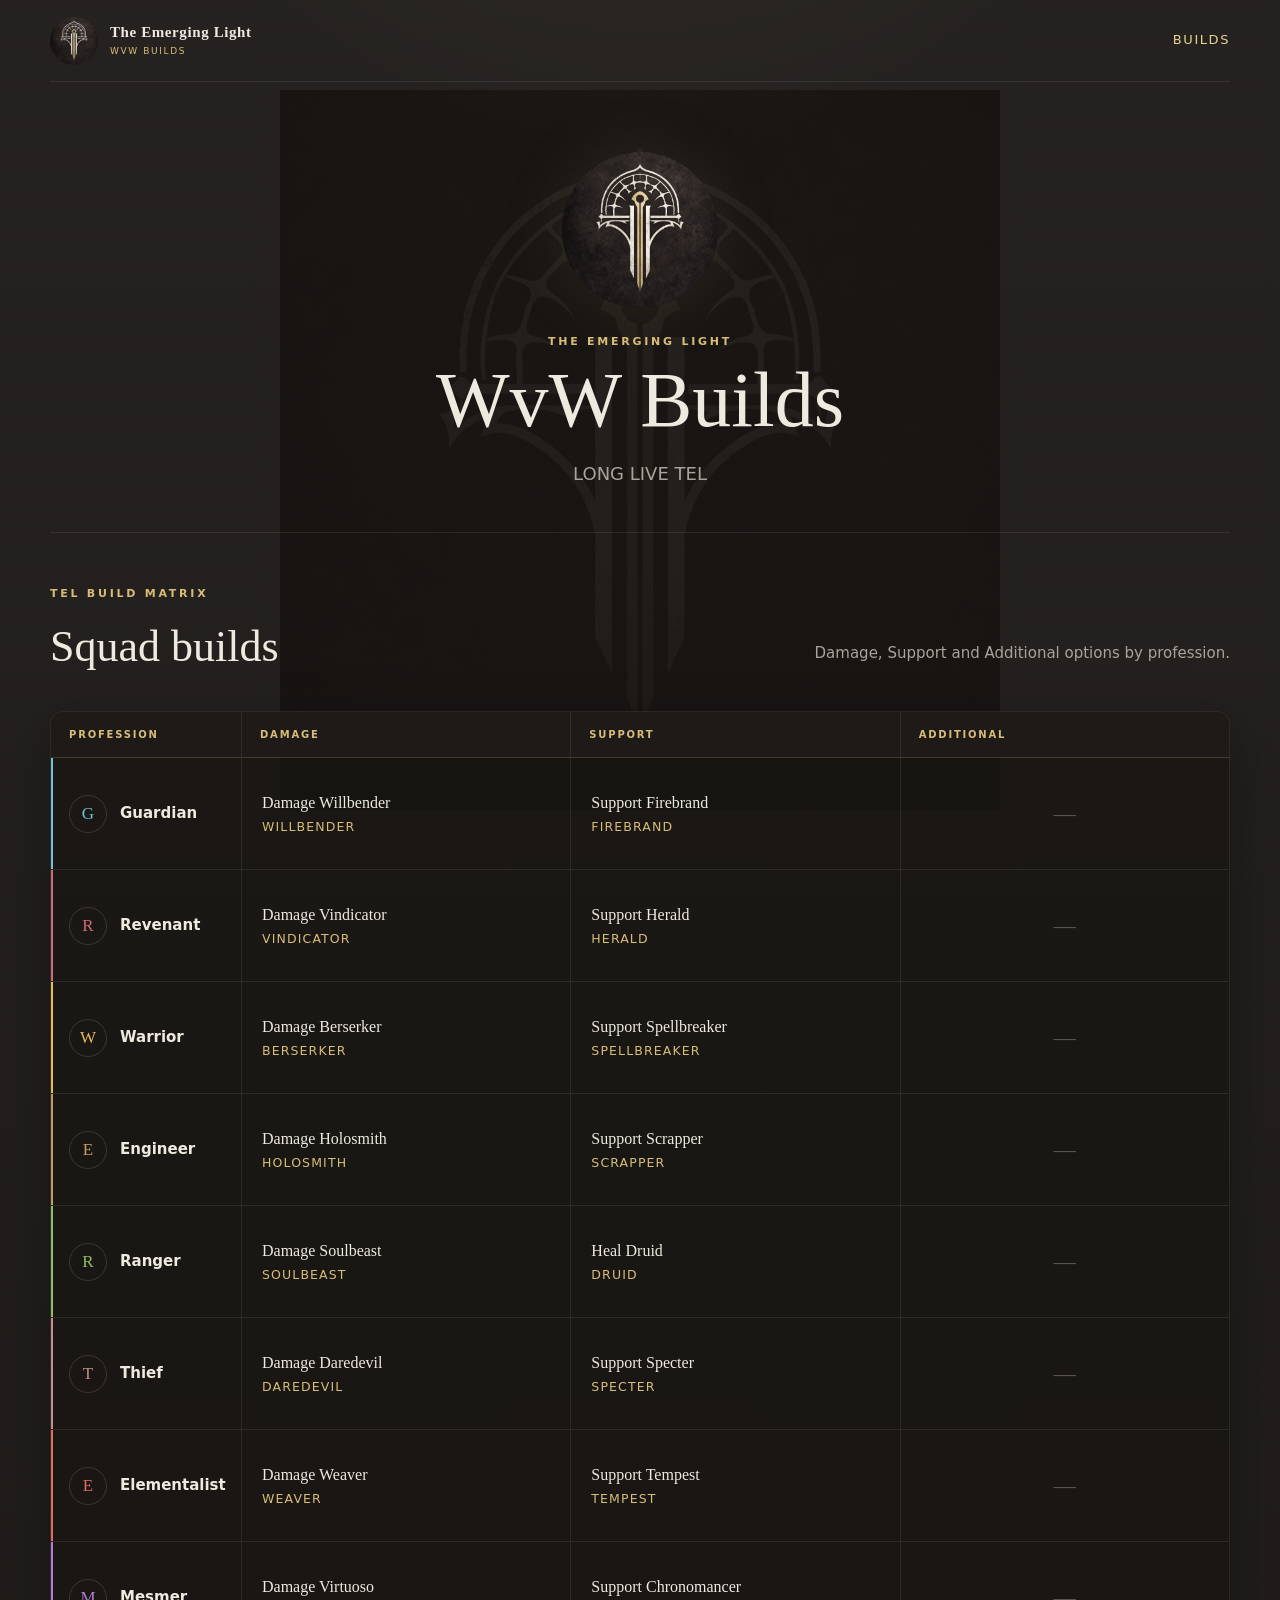
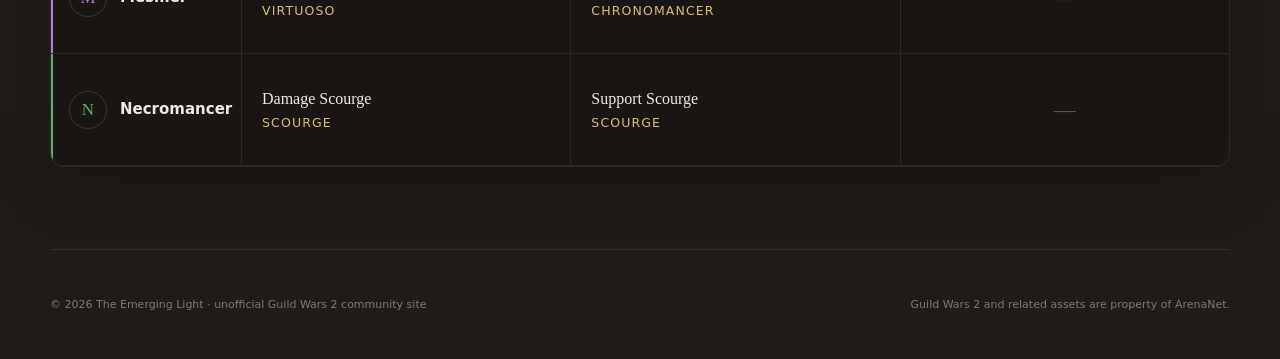
==== index.html @ 336f1574 "change ." ====
<!doctype html>
<html lang="en">
<head>
<meta charset="utf-8"><meta name="viewport" content="width=device-width,initial-scale=1">
<meta name="theme-color" content="#171412">
<title>TEL Builds · The Emerging Light</title>
<meta name="description" content="The Emerging Light WvW builds.">
<link rel="stylesheet" href="./assets/css/tel.css">
</head>
<body data-page="home">
<div class="site-shell">
<header class="topbar">
<a class="brand" href="./"><img src="./assets/images/tel-logo.png" alt="The Emerging Light"><span><strong>The Emerging Light</strong><small>WvW Builds</small></span></a>
<nav><a class="active" href="./">Builds</a></nav>
</header>
<main>
<section class="hero matrix-hero">
<div class="hero-mark"><img src="./assets/images/tel-logo.png" alt=""></div>
<p class="eyebrow">THE EMERGING LIGHT</p><h1>WvW Builds</h1>
<p class="lede">LONG LIVE TEL</p>
</section>
<section class="section matrix-section">
<div class="section-heading"><div><p class="eyebrow">TEL BUILD MATRIX</p><h2>Squad builds</h2></div><p class="muted">Damage, Support and Additional options by profession.</p></div>
<div class="matrix-wrap">
<div id="build-matrix" class="build-matrix"></div>
</div>
</section>
</main>
<footer><span>© <span id="year"></span> The Emerging Light · unofficial Guild Wars 2 community site</span><span>Guild Wars 2 and related assets are property of ArenaNet.</span></footer>
</div>
<script src="./assets/js/site.js"></script>
</body></html>
---- assets/css/tel.css ----
:root{
  --bg:#171412;--bg2:#1d1916;--surface:#221e1a;--surface2:#2b2520;
  --gold:#d8bd78;--gold2:#ead391;--ivory:#eeeae0;--muted:#aaa39a;
  --border:rgba(216,189,120,.20);--border2:rgba(238,234,224,.09);
  --shadow:0 18px 55px rgba(0,0,0,.28);--radius:14px;
}
*{box-sizing:border-box}html{scroll-behavior:smooth}body{margin:0;background:
radial-gradient(circle at 50% -20%,rgba(216,189,120,.09),transparent 34rem),
linear-gradient(rgba(23,20,18,.94),rgba(23,20,18,.97)),
url("../images/tel-logo.png") center/720px no-repeat fixed;
color:var(--ivory);font:15px/1.55 Inter,ui-sans-serif,system-ui,-apple-system,BlinkMacSystemFont,"Segoe UI",sans-serif}
a{color:inherit;text-decoration:none}.site-shell{width:min(1180px,calc(100% - 32px));margin:auto}
.topbar{height:82px;display:flex;align-items:center;justify-content:space-between;border-bottom:1px solid var(--border2)}
.brand{display:flex;gap:12px;align-items:center}.brand img{width:48px;height:48px;border-radius:50%;object-fit:cover}
.brand span{display:grid;line-height:1.15}.brand strong{font-family:Georgia,serif;letter-spacing:.04em}.brand small{color:var(--gold);letter-spacing:.18em;text-transform:uppercase;font-size:9px;margin-top:5px}
nav{display:flex;gap:26px}nav a{color:var(--muted);font-size:13px;text-transform:uppercase;letter-spacing:.12em}nav a:hover,nav a.active{color:var(--gold2)}
.hero{min-height:560px;display:flex;flex-direction:column;align-items:center;justify-content:center;text-align:center;padding:70px 16px}
.hero-mark{width:156px;height:156px;border-radius:50%;overflow:hidden;box-shadow:0 0 70px rgba(216,189,120,.10);margin-bottom:25px}.hero-mark img{width:100%;height:100%;object-fit:cover}
.eyebrow{margin:0 0 10px;color:var(--gold);font-size:11px;font-weight:700;letter-spacing:.25em;text-transform:uppercase}
h1,h2,h3{font-family:Georgia,"Times New Roman",serif;font-weight:500;margin:0}h1{font-size:clamp(42px,7vw,78px);line-height:1.02}h2{font-size:clamp(30px,4vw,44px)}h3{font-size:23px}
.lede{max-width:640px;color:var(--muted);font-size:18px;margin:20px auto 0}.hero-actions{display:flex;gap:12px;margin-top:30px;flex-wrap:wrap;justify-content:center}
.button{display:inline-flex;align-items:center;justify-content:center;min-height:44px;padding:0 18px;border:1px solid var(--border);border-radius:8px;text-transform:uppercase;letter-spacing:.12em;font-size:11px;font-weight:800}
.button.primary{background:var(--gold);border-color:var(--gold);color:#171412}.button.primary:hover{background:var(--gold2)}.button.ghost:hover{border-color:var(--gold);color:var(--gold2)}
.section{padding:82px 0;border-top:1px solid var(--border2)}.section.compact{padding-top:54px}.section-heading{display:flex;justify-content:space-between;align-items:end;gap:30px;margin-bottom:30px}.section-heading .muted{max-width:430px;text-align:right}
.muted{color:var(--muted)}
.profession-grid{display:grid;grid-template-columns:repeat(3,1fr);gap:14px}.profession-card,.slot-card{position:relative;background:linear-gradient(145deg,rgba(43,37,32,.88),rgba(29,25,22,.92));border:1px solid var(--border2);border-radius:var(--radius);padding:24px;overflow:hidden;box-shadow:var(--shadow)}
.profession-card:before,.slot-card:before{content:"";position:absolute;left:0;top:0;bottom:0;width:2px;background:var(--profession,var(--gold));opacity:.8}
.profession-card:hover,.slot-card:not(.empty):hover{border-color:var(--border);transform:translateY(-2px);transition:.18s ease}
.profession-top{display:flex;justify-content:space-between;align-items:center}.profession-glyph{width:42px;height:42px;border:1px solid var(--border);border-radius:50%;display:grid;place-items:center;color:var(--profession,var(--gold));font-family:Georgia,serif;font-size:20px}
.profession-card p{color:var(--muted);margin:9px 0 18px}.mini-stats{display:flex;gap:7px;flex-wrap:wrap}.tag{display:inline-flex;border:1px solid var(--border2);background:rgba(255,255,255,.025);border-radius:999px;padding:5px 9px;font-size:10px;text-transform:uppercase;letter-spacing:.08em;color:#c9c3ba}
.card-link{display:inline-block;margin-top:20px;color:var(--gold);font-size:11px;font-weight:800;letter-spacing:.12em;text-transform:uppercase}
.about{max-width:800px}.about>p:last-child{font-size:18px;color:var(--muted);max-width:700px}
footer{border-top:1px solid var(--border2);min-height:110px;display:flex;align-items:center;justify-content:space-between;gap:20px;color:#7f7972;font-size:11px}
.page-main{padding:45px 0 90px}.back{display:inline-block;color:var(--muted);font-size:12px;text-transform:uppercase;letter-spacing:.12em;margin-bottom:40px}.back:hover{color:var(--gold)}
.profession-head{padding:22px 0 58px}.profession-title{display:flex;align-items:center;gap:18px}.profession-title .profession-glyph{width:64px;height:64px;font-size:30px}.profession-head .summary{max-width:640px;color:var(--muted);font-size:17px;margin:14px 0 28px}
.stats-panels{display:grid;grid-template-columns:1fr 1fr;gap:14px;max-width:720px}.stat-panel{padding:18px;border:1px solid var(--border2);border-radius:10px;background:rgba(255,255,255,.018)}.stat-panel strong{display:block;font-size:11px;text-transform:uppercase;letter-spacing:.14em;color:var(--gold);margin-bottom:11px}
.bar-row{display:grid;grid-template-columns:82px 1fr 20px;align-items:center;gap:10px;color:var(--muted);font-size:12px;margin:7px 0}.bar{height:4px;background:#302a25;border-radius:4px;overflow:hidden}.bar i{display:block;height:100%;background:var(--gold)}
.slot-grid{display:grid;grid-template-columns:repeat(3,1fr);gap:14px}.slot-card{min-height:305px;display:flex;flex-direction:column}.slot-card.empty{opacity:.58}.slot-name{color:var(--gold);font-size:10px;font-weight:800;letter-spacing:.18em;text-transform:uppercase}.slot-card h3{margin-top:11px}.spec{color:var(--muted);margin:3px 0 16px}.weapons{font-size:16px;margin-bottom:14px}.slot-card .card-link{margin-top:auto}.empty-note{margin:auto 0;color:var(--muted)}
.build-view{max-width:900px}.build-kicker{display:flex;gap:8px;flex-wrap:wrap;margin-bottom:14px}.build-view h1{font-size:clamp(40px,6vw,68px)}.build-summary{color:var(--muted);font-size:18px;max-width:700px;margin:14px 0 8px}.build-meta{color:#7f7972;font-size:12px}.build-actions{display:flex;gap:10px;margin:28px 0 50px;flex-wrap:wrap}
.detail-grid{display:grid;grid-template-columns:repeat(2,1fr);gap:14px}.detail-card{border:1px solid var(--border2);border-radius:12px;padding:22px;background:rgba(255,255,255,.018)}.detail-card.wide{grid-column:1/-1}.detail-card h3{font-size:18px;margin-bottom:15px}.detail-list{display:grid;gap:11px}.detail-row{display:grid;grid-template-columns:130px 1fr;gap:18px;padding-bottom:10px;border-bottom:1px solid rgba(255,255,255,.05)}.detail-row:last-child{border:0;padding:0}.detail-row span:first-child{color:var(--muted);font-size:12px}.notes{color:#c9c3ba;white-space:pre-line}
.center-message{min-height:100vh;display:grid;place-items:center;align-content:center;text-align:center;padding:30px}.center-message img{width:150px;border-radius:50%;margin-bottom:20px}.center-message .button{margin-top:22px}
@media(max-width:820px){.profession-grid,.slot-grid{grid-template-columns:repeat(2,1fr)}.section-heading{align-items:start;flex-direction:column}.section-heading .muted{text-align:left}.stats-panels,.detail-grid{grid-template-columns:1fr}.detail-card.wide{grid-column:auto}}
@media(max-width:560px){.site-shell{width:min(100% - 22px,1180px)}.topbar{height:70px}.brand img{width:40px;height:40px}.brand strong{font-size:13px}nav{gap:14px}.hero{min-height:500px;padding:55px 5px}.hero-mark{width:126px;height:126px}.profession-grid,.slot-grid{grid-template-columns:1fr}.section{padding:58px 0}.slot-card{min-height:260px}footer{align-items:flex-start;flex-direction:column;justify-content:center}.detail-row{grid-template-columns:1fr;gap:3px}}

/* TEL organized-WvW role layout */
.slot-grid{grid-template-columns:repeat(2,minmax(0,1fr));}.role-card{min-height:330px;}@media(max-width:680px){.slot-grid{grid-template-columns:1fr;}}

/* v3: WvW-builds-style homepage matrix — rows are professions, columns are TEL roles */
.matrix-hero{min-height:390px;padding-bottom:45px}
.matrix-section{padding-top:52px}
.matrix-wrap{overflow-x:auto;border:1px solid var(--border2);border-radius:14px;background:rgba(24,21,18,.7);box-shadow:var(--shadow)}
.build-matrix{display:grid;grid-template-columns:190px repeat(3,minmax(235px,1fr));min-width:900px}
.matrix-head{padding:15px 18px;color:var(--gold);font-size:10px;font-weight:800;letter-spacing:.18em;text-transform:uppercase;border-bottom:1px solid var(--border);border-left:1px solid var(--border2);background:#1e1a17}
.matrix-head.profession-col{border-left:0}
.matrix-profession{min-height:112px;padding:18px;display:flex;align-items:center;gap:13px;border-bottom:1px solid var(--border2);position:relative}
.matrix-profession:before{content:"";position:absolute;left:0;top:0;bottom:0;width:2px;background:var(--profession)}
.matrix-profession .profession-glyph{flex:0 0 38px;width:38px;height:38px;font-size:17px;color:var(--profession)}
.matrix-cell{min-height:112px;padding:16px 18px;border-left:1px solid var(--border2);border-bottom:1px solid var(--border2);display:flex;flex-direction:column;justify-content:center}
.matrix-build{background:linear-gradient(145deg,rgba(43,37,32,.38),rgba(29,25,22,.15));transition:.16s ease}
.matrix-build:hover{background:rgba(216,189,120,.065);box-shadow:inset 0 0 0 1px var(--border)}
.matrix-build strong{font-family:Georgia,serif;font-size:17px;font-weight:500}
.matrix-build small{color:var(--gold);text-transform:uppercase;letter-spacing:.1em;margin-top:2px}
.matrix-build span{color:var(--muted);font-size:11px;margin-top:9px}
.matrix-empty{align-items:center;color:#5f5953;font-family:Georgia,serif;font-size:22px}
@media(max-width:700px){.matrix-hero{min-height:330px}.matrix-section{padding-top:40px}.build-matrix{grid-template-columns:145px repeat(3,220px);min-width:805px}.matrix-profession,.matrix-cell{min-height:100px}.matrix-profession{padding:12px}.matrix-profession .profession-glyph{display:none}}

.matrix-list{padding:8px;gap:6px}
.matrix-build-item{display:flex;flex-direction:column;padding:12px 11px;border:1px solid transparent;border-radius:8px}
.matrix-build-item:hover{background:rgba(216,189,120,.065);border-color:var(--border)}
.matrix-build-item strong{font-family:Georgia,serif;font-size:16px;font-weight:500}
.matrix-build-item small{color:var(--gold);text-transform:uppercase;letter-spacing:.09em;margin-top:2px}
.button.disabled{opacity:.45;cursor:not-allowed;color:var(--muted)}

.data-error{grid-column:1/-1;padding:28px;display:flex;flex-direction:column;gap:8px;color:var(--muted)}
.data-error strong{color:var(--ivory);font-family:Georgia,serif;font-size:20px}
.data-error .button{align-self:flex-start;margin-top:12px}
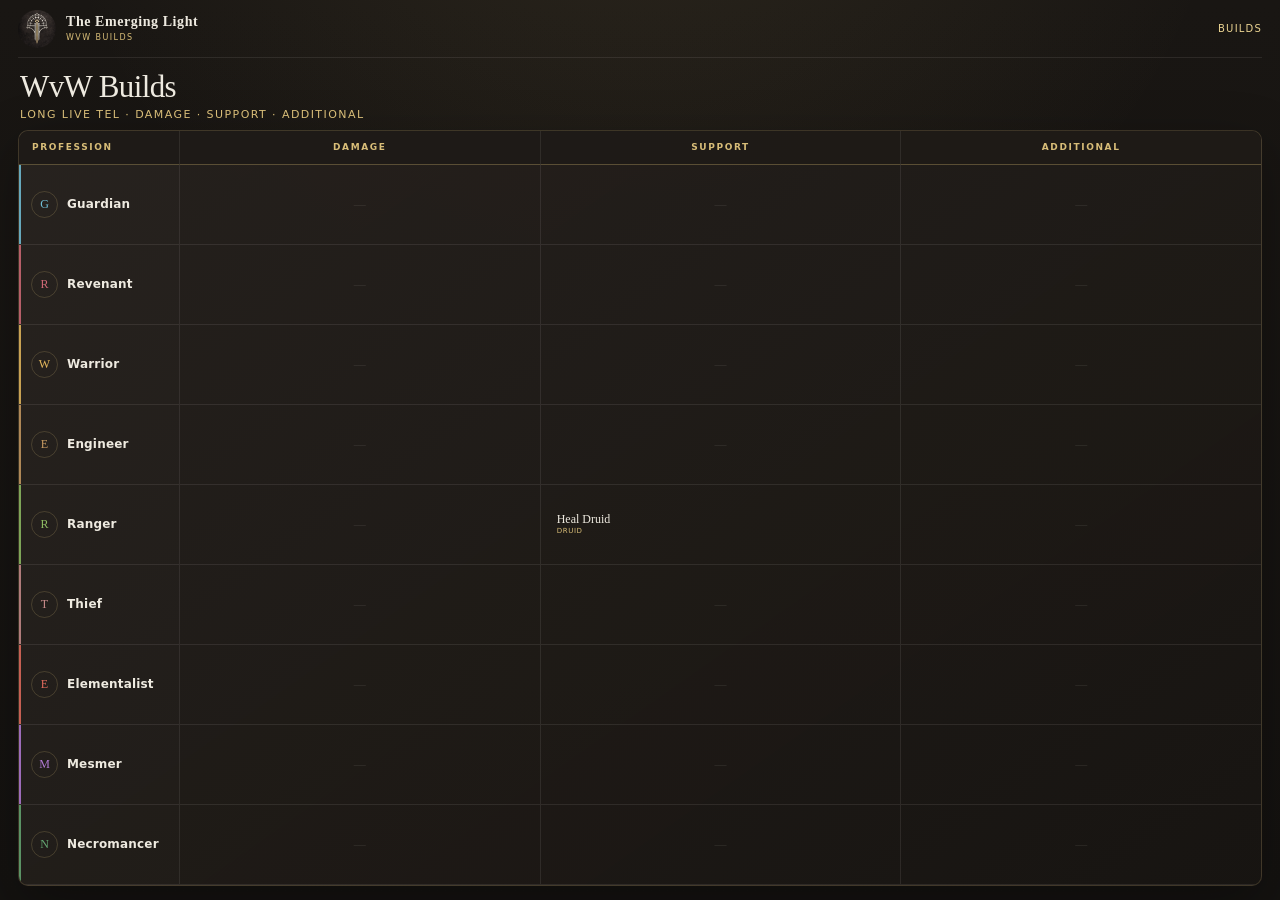
==== commit 99aa3169: "Redesign" ====
--- a/index.html
+++ b/index.html
@@ -17,7 +17,7 @@
 <section class="hero matrix-hero">
 <div class="hero-mark"><img src="./assets/images/tel-logo.png" alt=""></div>
 <p class="eyebrow">THE EMERGING LIGHT</p><h1>WvW Builds</h1>
-<p class="lede">LONG LIVE TEL</p>
+<p class="lede">LONG LIVE TEL · Damage · Support · Additional</p>
 </section>
 <section class="section matrix-section">
 <div class="section-heading"><div><p class="eyebrow">TEL BUILD MATRIX</p><h2>Squad builds</h2></div><p class="muted">Damage, Support and Additional options by profession.</p></div>
--- a/assets/css/tel.css
+++ b/assets/css/tel.css
@@ -75,3 +75,61 @@
 .data-error{grid-column:1/-1;padding:28px;display:flex;flex-direction:column;gap:8px;color:var(--muted)}
 .data-error strong{color:var(--ivory);font-family:Georgia,serif;font-size:20px}
 .data-error .button{align-self:flex-start;margin-top:12px}
+
+/* =========================================================
+   TEL ONE-SCREEN BUILD DASHBOARD
+   Desktop: the complete 9-profession matrix fits in one view.
+   Mobile/tablet keeps the existing scrollable layout.
+   ========================================================= */
+@media (min-width:1000px) and (min-height:800px){
+  html,body{height:100%;overflow:hidden}
+  body{background:
+    radial-gradient(circle at 50% -25%,rgba(216,189,120,.10),transparent 38rem),
+    linear-gradient(180deg,#191613 0%,#141210 100%)}
+
+  .site-shell{width:min(1440px,calc(100% - 36px));height:100vh;display:flex;flex-direction:column}
+  .topbar{height:58px;min-height:58px;flex:0 0 58px}
+  .brand{gap:10px}.brand img{width:38px;height:38px}.brand strong{font-size:14px}.brand small{font-size:8px;margin-top:3px}
+  nav a{font-size:10px}
+
+  main{flex:1;min-height:0;display:flex;flex-direction:column}
+
+  /* Compact identity strip instead of a landing-page hero. */
+  .matrix-hero{min-height:0;height:72px;flex:0 0 72px;padding:13px 2px 11px;display:block;text-align:left;position:relative}
+  .matrix-hero .hero-mark,.matrix-hero .eyebrow{display:none}
+  .matrix-hero h1{font-size:31px;line-height:1;margin:0;letter-spacing:-.02em}
+  .matrix-hero .lede{max-width:none;margin:6px 0 0;font-size:11px;line-height:1.2;letter-spacing:.13em;text-transform:uppercase;color:var(--gold)}
+
+  .matrix-section{padding:0 0 14px;border-top:0;flex:1;min-height:0;display:flex;flex-direction:column}
+  .matrix-section .section-heading{display:none}
+  .matrix-wrap{flex:1;min-height:0;overflow:hidden;border-radius:10px;background:linear-gradient(145deg,rgba(39,34,30,.92),rgba(24,21,18,.97));border-color:rgba(216,189,120,.18);box-shadow:0 18px 55px rgba(0,0,0,.30)}
+
+  .build-matrix{height:100%;min-width:0;grid-template-columns:160px repeat(3,minmax(0,1fr));grid-template-rows:34px repeat(9,minmax(0,1fr))}
+  .matrix-head{padding:0 13px;display:flex;align-items:center;justify-content:center;text-align:center;font-size:9px;letter-spacing:.18em;background:rgba(30,26,23,.98);border-bottom-color:rgba(216,189,120,.32)}
+  .matrix-head.profession-col{justify-content:flex-start;text-align:left}
+
+  .matrix-profession,.matrix-cell{min-height:0;height:auto}
+  .matrix-profession{padding:5px 12px;gap:9px;background:rgba(255,255,255,.008)}
+  .matrix-profession:before{width:2px;opacity:.85}
+  .matrix-profession strong{font-size:12px;letter-spacing:.015em}
+  .matrix-profession .profession-glyph{width:27px;height:27px;flex:0 0 27px;font-size:12px}
+
+  .matrix-cell{padding:3px 6px}
+  .matrix-list{padding:3px 6px;gap:2px;justify-content:center}
+  .matrix-build-item{padding:5px 9px;border-radius:5px;justify-content:center;transition:background .15s ease,border-color .15s ease,box-shadow .15s ease}
+  .matrix-build-item strong{font-size:12px;line-height:1.12}
+  .matrix-build-item small{font-size:7px;line-height:1.1;margin-top:2px;letter-spacing:.09em}
+  .matrix-build-item:hover{background:rgba(216,189,120,.075);border-color:rgba(216,189,120,.30);box-shadow:inset 2px 0 0 rgba(216,189,120,.75)}
+  .matrix-empty{font-size:12px;color:rgba(238,234,224,.12)}
+
+  footer{display:none}
+}
+
+/* A little more breathing room on very tall displays without losing one-screen behavior. */
+@media (min-width:1000px) and (min-height:1000px){
+  .topbar{height:64px;min-height:64px;flex-basis:64px}
+  .matrix-hero{height:82px;flex-basis:82px;padding-top:17px}
+  .matrix-hero h1{font-size:34px}
+  .matrix-profession strong{font-size:13px}
+  .matrix-build-item strong{font-size:13px}
+}
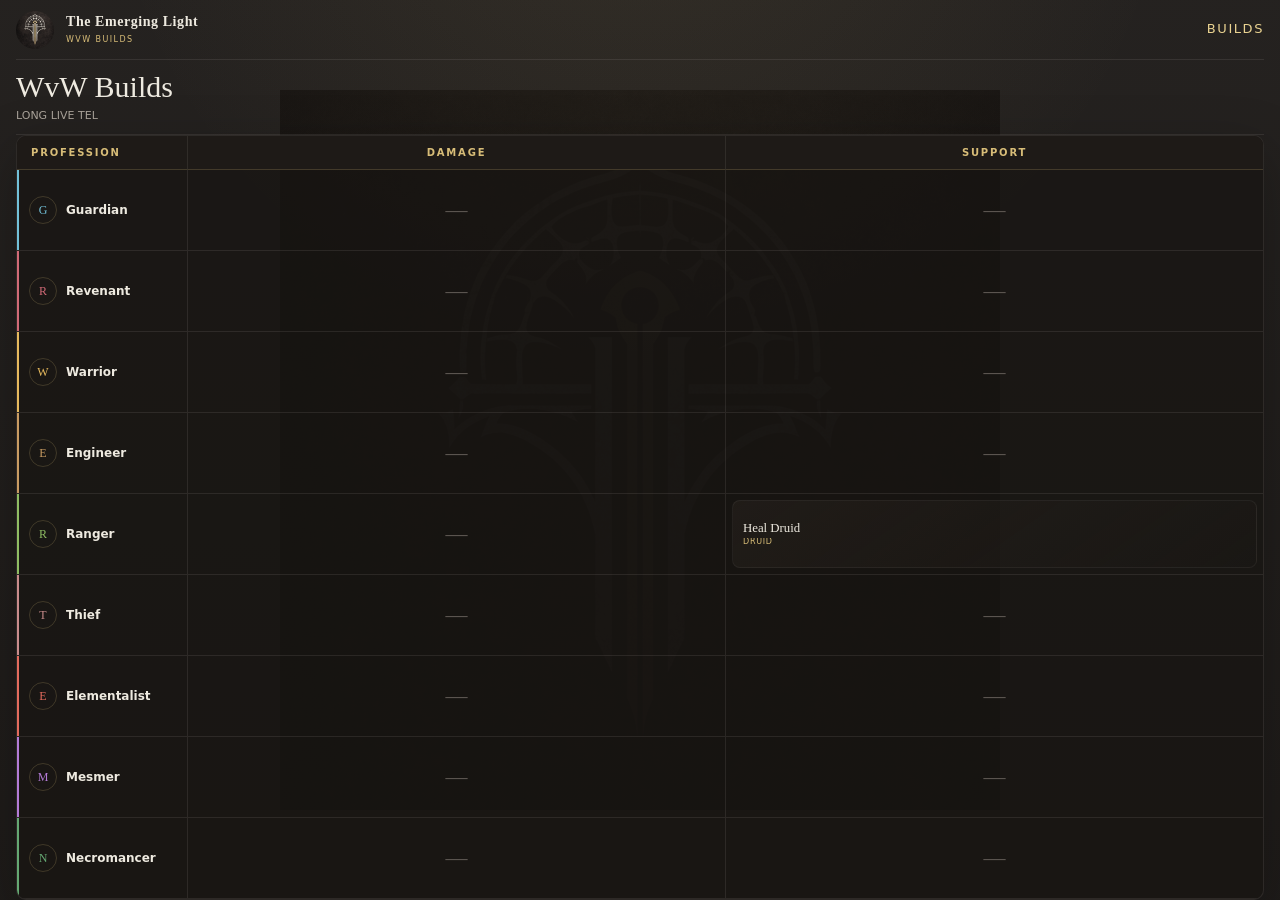
==== commit 961090e4: "adaptive coloumns" ====
--- a/index.html
+++ b/index.html
@@ -17,10 +17,10 @@
 <section class="hero matrix-hero">
 <div class="hero-mark"><img src="./assets/images/tel-logo.png" alt=""></div>
 <p class="eyebrow">THE EMERGING LIGHT</p><h1>WvW Builds</h1>
-<p class="lede">LONG LIVE TEL · Damage · Support · Additional</p>
+<p class="lede">LONG LIVE TEL</p>
 </section>
 <section class="section matrix-section">
-<div class="section-heading"><div><p class="eyebrow">TEL BUILD MATRIX</p><h2>Squad builds</h2></div><p class="muted">Damage, Support and Additional options by profession.</p></div>
+<div class="section-heading"><div><p class="eyebrow">TEL BUILD MATRIX</p><h2>Squad builds</h2></div><p class="muted">Damage and Support builds by profession.</p></div>
 <div class="matrix-wrap">
 <div id="build-matrix" class="build-matrix"></div>
 </div>
--- a/assets/css/tel.css
+++ b/assets/css/tel.css
@@ -76,60 +76,108 @@
 .data-error strong{color:var(--ivory);font-family:Georgia,serif;font-size:20px}
 .data-error .button{align-self:flex-start;margin-top:12px}
 
+
 /* =========================================================
-   TEL ONE-SCREEN BUILD DASHBOARD
-   Desktop: the complete 9-profession matrix fits in one view.
-   Mobile/tablet keeps the existing scrollable layout.
+   TEL v4 — two-column build matrix + adaptive 1–4 build cells
    ========================================================= */
+.build-matrix{
+  grid-template-columns:190px repeat(2,minmax(280px,1fr));
+  min-width:760px;
+}
+
+/* A role cell is its own mini-grid. The count class is added by site.js. */
+.matrix-cell.matrix-list{
+  padding:6px;
+  gap:6px;
+  display:grid;
+  align-items:stretch;
+  justify-content:stretch;
+}
+
+.matrix-list .matrix-build-item{
+  min-width:0;
+  min-height:0;
+  height:100%;
+  padding:8px 10px;
+  justify-content:center;
+  overflow:hidden;
+  background:linear-gradient(145deg,rgba(43,37,32,.48),rgba(29,25,22,.24));
+  border:1px solid rgba(238,234,224,.055);
+  transition:background .15s ease,border-color .15s ease,box-shadow .15s ease;
+}
+.matrix-list .matrix-build-item:hover{
+  background:rgba(216,189,120,.09);
+  border-color:rgba(216,189,120,.35);
+  box-shadow:inset 3px 0 0 rgba(216,189,120,.78);
+}
+.matrix-list .matrix-build-item strong{
+  font-size:clamp(12px,1vw,15px);
+  line-height:1.08;
+  overflow:hidden;
+  text-overflow:ellipsis;
+}
+.matrix-list .matrix-build-item small{
+  font-size:8px;
+  line-height:1.1;
+  white-space:nowrap;
+  overflow:hidden;
+  text-overflow:ellipsis;
+}
+
+/* 1 build: fills the whole Damage/Support square */
+.matrix-list.build-count-1{
+  grid-template-columns:1fr;
+  grid-template-rows:1fr;
+}
+
+/* 2 builds: equal left/right split */
+.matrix-list.build-count-2{
+  grid-template-columns:repeat(2,minmax(0,1fr));
+  grid-template-rows:1fr;
+}
+
+/* 3 builds: first build full-width on top, two equal builds below */
+.matrix-list.build-count-3{
+  grid-template-columns:repeat(2,minmax(0,1fr));
+  grid-template-rows:repeat(2,minmax(0,1fr));
+}
+.matrix-list.build-count-3 .matrix-build-item:first-child{
+  grid-column:1 / -1;
+}
+
+/* 4 builds: 2 × 2, one build in each corner */
+.matrix-list.build-count-4{
+  grid-template-columns:repeat(2,minmax(0,1fr));
+  grid-template-rows:repeat(2,minmax(0,1fr));
+}
+
+/* Compact one-screen desktop layout. */
 @media (min-width:1000px) and (min-height:800px){
-  html,body{height:100%;overflow:hidden}
-  body{background:
-    radial-gradient(circle at 50% -25%,rgba(216,189,120,.10),transparent 38rem),
-    linear-gradient(180deg,#191613 0%,#141210 100%)}
-
-  .site-shell{width:min(1440px,calc(100% - 36px));height:100vh;display:flex;flex-direction:column}
-  .topbar{height:58px;min-height:58px;flex:0 0 58px}
-  .brand{gap:10px}.brand img{width:38px;height:38px}.brand strong{font-size:14px}.brand small{font-size:8px;margin-top:3px}
-  nav a{font-size:10px}
-
+  html,body{height:100%}
+  body{overflow:hidden}
+  .site-shell{height:100vh;width:min(1440px,calc(100% - 32px));display:flex;flex-direction:column}
+  .topbar{height:60px;min-height:60px}
+  .brand img{width:38px;height:38px}
+  .brand strong{font-size:14px}.brand small{font-size:8px}
   main{flex:1;min-height:0;display:flex;flex-direction:column}
-
-  /* Compact identity strip instead of a landing-page hero. */
-  .matrix-hero{min-height:0;height:72px;flex:0 0 72px;padding:13px 2px 11px;display:block;text-align:left;position:relative}
+  .matrix-hero{min-height:0;height:auto;padding:12px 0 10px;align-items:flex-start;text-align:left}
   .matrix-hero .hero-mark,.matrix-hero .eyebrow{display:none}
-  .matrix-hero h1{font-size:31px;line-height:1;margin:0;letter-spacing:-.02em}
-  .matrix-hero .lede{max-width:none;margin:6px 0 0;font-size:11px;line-height:1.2;letter-spacing:.13em;text-transform:uppercase;color:var(--gold)}
-
-  .matrix-section{padding:0 0 14px;border-top:0;flex:1;min-height:0;display:flex;flex-direction:column}
-  .matrix-section .section-heading{display:none}
-  .matrix-wrap{flex:1;min-height:0;overflow:hidden;border-radius:10px;background:linear-gradient(145deg,rgba(39,34,30,.92),rgba(24,21,18,.97));border-color:rgba(216,189,120,.18);box-shadow:0 18px 55px rgba(0,0,0,.30)}
-
-  .build-matrix{height:100%;min-width:0;grid-template-columns:160px repeat(3,minmax(0,1fr));grid-template-rows:34px repeat(9,minmax(0,1fr))}
-  .matrix-head{padding:0 13px;display:flex;align-items:center;justify-content:center;text-align:center;font-size:9px;letter-spacing:.18em;background:rgba(30,26,23,.98);border-bottom-color:rgba(216,189,120,.32)}
-  .matrix-head.profession-col{justify-content:flex-start;text-align:left}
-
+  .matrix-hero h1{font-size:30px;line-height:1}
+  .matrix-hero .lede{font-size:11px;margin:5px 0 0}
+  .matrix-section{padding:0;flex:1;min-height:0;display:flex;flex-direction:column}
+  .section-heading{display:none}
+  .matrix-wrap{flex:1;min-height:0;overflow:hidden;border-radius:10px}
+  .build-matrix{height:100%;min-width:0;grid-template-columns:170px repeat(2,minmax(0,1fr));grid-template-rows:34px repeat(9,minmax(0,1fr))}
+  .matrix-head{padding:9px 14px;text-align:center}
+  .matrix-head.profession-col{text-align:left}
   .matrix-profession,.matrix-cell{min-height:0;height:auto}
-  .matrix-profession{padding:5px 12px;gap:9px;background:rgba(255,255,255,.008)}
-  .matrix-profession:before{width:2px;opacity:.85}
-  .matrix-profession strong{font-size:12px;letter-spacing:.015em}
-  .matrix-profession .profession-glyph{width:27px;height:27px;flex:0 0 27px;font-size:12px}
-
-  .matrix-cell{padding:3px 6px}
-  .matrix-list{padding:3px 6px;gap:2px;justify-content:center}
-  .matrix-build-item{padding:5px 9px;border-radius:5px;justify-content:center;transition:background .15s ease,border-color .15s ease,box-shadow .15s ease}
-  .matrix-build-item strong{font-size:12px;line-height:1.12}
-  .matrix-build-item small{font-size:7px;line-height:1.1;margin-top:2px;letter-spacing:.09em}
-  .matrix-build-item:hover{background:rgba(216,189,120,.075);border-color:rgba(216,189,120,.30);box-shadow:inset 2px 0 0 rgba(216,189,120,.75)}
-  .matrix-empty{font-size:12px;color:rgba(238,234,224,.12)}
-
+  .matrix-profession{padding:5px 12px;gap:9px}
+  .matrix-profession .profession-glyph{width:28px;height:28px;flex-basis:28px;font-size:12px}
+  .matrix-profession strong{font-size:12px}
   footer{display:none}
 }
 
-/* A little more breathing room on very tall displays without losing one-screen behavior. */
-@media (min-width:1000px) and (min-height:1000px){
-  .topbar{height:64px;min-height:64px;flex-basis:64px}
-  .matrix-hero{height:82px;flex-basis:82px;padding-top:17px}
-  .matrix-hero h1{font-size:34px}
-  .matrix-profession strong{font-size:13px}
-  .matrix-build-item strong{font-size:13px}
+@media(max-width:700px){
+  .build-matrix{grid-template-columns:135px repeat(2,250px);min-width:635px}
+  .matrix-list .matrix-build-item strong{font-size:12px}
 }
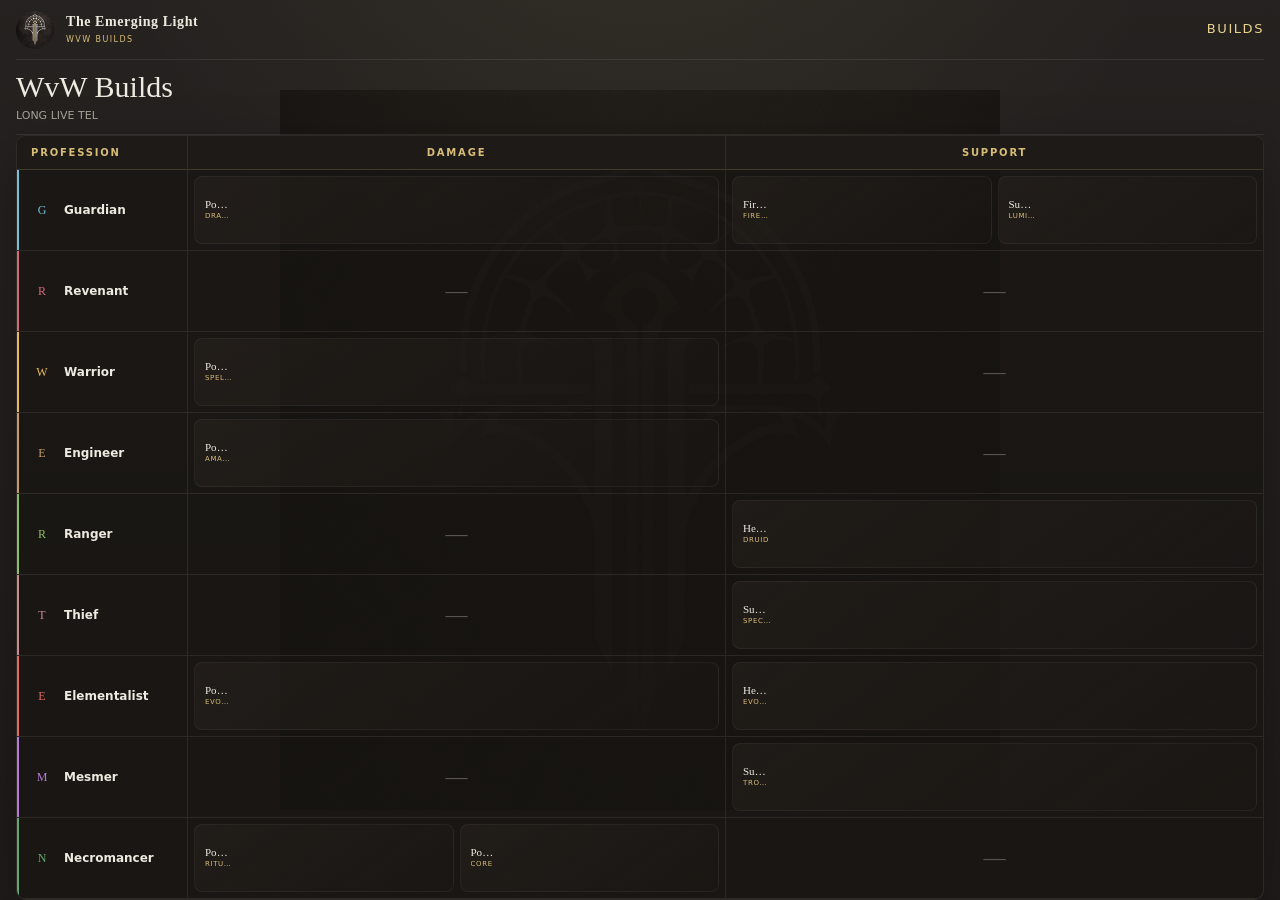
==== commit 7340018a: "smol edit" ====
--- a/index.html
+++ b/index.html
@@ -26,7 +26,7 @@
 </div>
 </section>
 </main>
-<footer><span>© <span id="year"></span> The Emerging Light · unofficial Guild Wars 2 community site</span><span>Guild Wars 2 and related assets are property of ArenaNet.</span></footer>
+<footer><span>© <span id="year"></span> The Emerging Light · Piixel</span><span>Guild Wars 2 and related assets are property of ArenaNet.</span></footer>
 </div>
 <script src="./assets/js/site.js"></script>
 </body></html>
--- a/assets/css/tel.css
+++ b/assets/css/tel.css
@@ -43,10 +43,10 @@
 @media(max-width:820px){.profession-grid,.slot-grid{grid-template-columns:repeat(2,1fr)}.section-heading{align-items:start;flex-direction:column}.section-heading .muted{text-align:left}.stats-panels,.detail-grid{grid-template-columns:1fr}.detail-card.wide{grid-column:auto}}
 @media(max-width:560px){.site-shell{width:min(100% - 22px,1180px)}.topbar{height:70px}.brand img{width:40px;height:40px}.brand strong{font-size:13px}nav{gap:14px}.hero{min-height:500px;padding:55px 5px}.hero-mark{width:126px;height:126px}.profession-grid,.slot-grid{grid-template-columns:1fr}.section{padding:58px 0}.slot-card{min-height:260px}footer{align-items:flex-start;flex-direction:column;justify-content:center}.detail-row{grid-template-columns:1fr;gap:3px}}
 
-/* TEL organized-WvW role layout */
+
 .slot-grid{grid-template-columns:repeat(2,minmax(0,1fr));}.role-card{min-height:330px;}@media(max-width:680px){.slot-grid{grid-template-columns:1fr;}}
 
-/* v3: WvW-builds-style homepage matrix — rows are professions, columns are TEL roles */
+
 .matrix-hero{min-height:390px;padding-bottom:45px}
 .matrix-section{padding-top:52px}
 .matrix-wrap{overflow-x:auto;border:1px solid var(--border2);border-radius:14px;background:rgba(24,21,18,.7);box-shadow:var(--shadow)}
@@ -77,15 +77,13 @@
 .data-error .button{align-self:flex-start;margin-top:12px}
 
 
-/* =========================================================
-   TEL v4 — two-column build matrix + adaptive 1–4 build cells
-   ========================================================= */
+
 .build-matrix{
   grid-template-columns:190px repeat(2,minmax(280px,1fr));
   min-width:760px;
 }
 
-/* A role cell is its own mini-grid. The count class is added by site.js. */
+
 .matrix-cell.matrix-list{
   padding:6px;
   gap:6px;
@@ -124,19 +122,19 @@
   text-overflow:ellipsis;
 }
 
-/* 1 build: fills the whole Damage/Support square */
+
 .matrix-list.build-count-1{
   grid-template-columns:1fr;
   grid-template-rows:1fr;
 }
 
-/* 2 builds: equal left/right split */
+
 .matrix-list.build-count-2{
   grid-template-columns:repeat(2,minmax(0,1fr));
   grid-template-rows:1fr;
 }
 
-/* 3 builds: first build full-width on top, two equal builds below */
+
 .matrix-list.build-count-3{
   grid-template-columns:repeat(2,minmax(0,1fr));
   grid-template-rows:repeat(2,minmax(0,1fr));
@@ -145,13 +143,13 @@
   grid-column:1 / -1;
 }
 
-/* 4 builds: 2 × 2, one build in each corner */
+
 .matrix-list.build-count-4{
   grid-template-columns:repeat(2,minmax(0,1fr));
   grid-template-rows:repeat(2,minmax(0,1fr));
 }
 
-/* Compact one-screen desktop layout. */
+
 @media (min-width:1000px) and (min-height:800px){
   html,body{height:100%}
   body{overflow:hidden}
@@ -181,3 +179,168 @@
   .build-matrix{grid-template-columns:135px repeat(2,250px);min-width:635px}
   .matrix-list .matrix-build-item strong{font-size:12px}
 }
+
+
+@media (max-width: 760px){
+  body{overflow-x:hidden}
+  .site-shell{width:min(100% - 20px, 1440px)}
+  .topbar{padding:10px 0;min-height:56px}
+  .brand img{width:38px;height:38px}
+  .brand strong{font-size:13px}.brand small{font-size:8px}
+  .topbar nav{display:none}
+
+  .matrix-hero{min-height:0;padding:18px 0 14px;text-align:left;align-items:flex-start}
+  .matrix-hero .hero-mark,.matrix-hero .eyebrow{display:none}
+  .matrix-hero h1{font-size:30px;line-height:1}
+  .matrix-hero .lede{font-size:11px;margin:7px 0 0}
+  .matrix-section{padding:0 0 24px}
+  .section-heading{display:none}
+  .matrix-wrap{overflow:visible;border:0;background:transparent;box-shadow:none}
+
+  .build-matrix{
+    display:grid;
+    grid-template-columns:1fr 1fr;
+    min-width:0;
+    gap:0;
+    background:transparent;
+  }
+  .matrix-head{display:none}
+
+  .matrix-profession{
+    grid-column:1 / -1;
+    min-height:0;
+    padding:12px 12px 9px;
+    margin-top:10px;
+    gap:10px;
+    border:1px solid var(--border2);
+    border-bottom:0;
+    border-radius:10px 10px 0 0;
+    background:#1e1a17;
+  }
+  .matrix-profession:first-of-type{margin-top:0}
+  .matrix-profession .profession-glyph{width:30px;height:30px;flex-basis:30px;font-size:12px}
+  .matrix-profession strong{font-size:14px}
+
+  .matrix-cell{
+    min-height:108px;
+    border-bottom:1px solid var(--border2);
+    background:rgba(24,21,18,.72);
+  }
+  .matrix-profession + .matrix-cell{
+    border-left:1px solid var(--border2);
+    border-radius:0 0 0 10px;
+  }
+  .matrix-profession + .matrix-cell + .matrix-cell{
+    border-right:1px solid var(--border2);
+    border-radius:0 0 10px 0;
+  }
+
+  
+  .matrix-cell{position:relative;padding-top:27px !important}
+  .matrix-profession + .matrix-cell::before,
+  .matrix-profession + .matrix-cell + .matrix-cell::before{
+    position:absolute;top:7px;left:10px;z-index:2;
+    font-size:8px;font-weight:800;letter-spacing:.16em;text-transform:uppercase;color:var(--gold);
+  }
+  .matrix-profession + .matrix-cell::before{content:"Damage"}
+  .matrix-profession + .matrix-cell + .matrix-cell::before{content:"Support"}
+
+  .matrix-cell.matrix-list{padding:27px 5px 5px !important;gap:4px}
+  .matrix-list .matrix-build-item{padding:7px 6px;border-radius:6px;text-align:center;align-items:center}
+  .matrix-list .matrix-build-item strong{font-size:11px;line-height:1.05;white-space:normal;display:-webkit-box;-webkit-line-clamp:2;-webkit-box-orient:vertical}
+  .matrix-list .matrix-build-item small{font-size:7px;margin-top:2px;max-width:100%}
+  .matrix-empty{padding-top:27px !important;font-size:12px}
+
+  footer{padding:18px 0;font-size:8px;gap:5px}
+}
+
+
+@media (max-width: 430px){
+  .site-shell{width:min(100% - 14px, 1440px)}
+  .build-matrix{grid-template-columns:1fr}
+  .matrix-profession{grid-column:1;margin-top:9px}
+  .matrix-cell{min-height:92px}
+  .matrix-profession + .matrix-cell{border-right:1px solid var(--border2);border-radius:0}
+  .matrix-profession + .matrix-cell + .matrix-cell{border-left:1px solid var(--border2);border-radius:0 0 10px 10px}
+  .matrix-list .matrix-build-item strong{font-size:12px}
+}
+
+
+
+.profession-glyph{
+  width:28px!important;height:28px!important;flex:0 0 28px!important;
+  display:grid!important;place-items:center;overflow:hidden;
+  background:transparent!important;border:0!important;
+}
+.profession-glyph img{
+  width:24px!important;height:24px!important;max-width:24px!important;max-height:24px!important;
+  object-fit:contain;display:block;
+  filter:drop-shadow(0 1px 3px rgba(0,0,0,.4));
+}
+
+.matrix-build-item{
+  min-width:0;
+  display:grid!important;
+  grid-template-columns:28px minmax(0,1fr);
+  align-items:center!important;
+  justify-content:stretch!important;
+  column-gap:8px;
+  text-align:left!important;
+}
+.matrix-build-item .spec-icon{
+  width:28px!important;height:28px!important;max-width:28px!important;max-height:28px!important;
+  min-width:28px;min-height:28px;
+  object-fit:contain;display:block;
+  align-self:center;justify-self:center;
+  filter:drop-shadow(0 1px 3px rgba(0,0,0,.45));
+}
+.matrix-build-item .build-label{
+  min-width:0;max-width:100%;overflow:hidden;
+  display:flex;flex-direction:column;justify-content:center;align-items:flex-start;
+}
+.matrix-build-item .build-label strong{
+  width:100%;max-width:100%;font-size:clamp(11px,.78vw,14px);line-height:1.08;
+  white-space:nowrap;overflow:hidden;text-overflow:ellipsis;
+}
+.matrix-build-item .build-label small{
+  width:100%;max-width:100%;font-size:7px;line-height:1.1;margin-top:2px;
+  white-space:nowrap;overflow:hidden;text-overflow:ellipsis;
+}
+
+
+.build-title-row{display:flex;align-items:center;gap:12px;margin:0 0 4px;min-width:0}
+.build-title-row h1{margin:0;min-width:0}
+.build-title-icon{
+  width:44px!important;height:44px!important;max-width:44px!important;max-height:44px!important;
+  flex:0 0 44px;object-fit:contain;
+  filter:drop-shadow(0 2px 7px rgba(0,0,0,.45));
+}
+
+
+@media (min-width:1000px) and (min-height:800px){
+  .profession-glyph{width:26px!important;height:26px!important;flex-basis:26px!important}
+  .profession-glyph img{width:22px!important;height:22px!important;max-width:22px!important;max-height:22px!important}
+  .matrix-list.build-count-3 .spec-icon,
+  .matrix-list.build-count-4 .spec-icon{width:22px!important;height:22px!important;max-width:22px!important;max-height:22px!important;min-width:22px;min-height:22px}
+  .matrix-list.build-count-3 .matrix-build-item,
+  .matrix-list.build-count-4 .matrix-build-item{grid-template-columns:22px minmax(0,1fr);column-gap:6px;padding:5px 7px}
+  .matrix-list.build-count-3 .build-label strong,
+  .matrix-list.build-count-4 .build-label strong{font-size:11px}
+}
+
+@media (max-width:760px){
+  .profession-glyph{width:26px!important;height:26px!important;flex-basis:26px!important}
+  .profession-glyph img{width:23px!important;height:23px!important;max-width:23px!important;max-height:23px!important}
+  .matrix-build-item{grid-template-columns:24px minmax(0,1fr);column-gap:5px;padding:6px!important}
+  .matrix-build-item .spec-icon{width:24px!important;height:24px!important;max-width:24px!important;max-height:24px!important;min-width:24px;min-height:24px}
+  .matrix-build-item .build-label strong{font-size:10px;white-space:normal;display:-webkit-box;-webkit-line-clamp:2;-webkit-box-orient:vertical}
+  .matrix-build-item .build-label small{font-size:7px}
+  .build-title-icon{width:38px!important;height:38px!important;max-width:38px!important;max-height:38px!important;flex-basis:38px}
+  .build-title-row{gap:9px}
+}
+
+@media (max-width:430px){
+  .matrix-build-item{grid-template-columns:26px minmax(0,1fr);column-gap:7px}
+  .matrix-build-item .spec-icon{width:26px!important;height:26px!important;max-width:26px!important;max-height:26px!important;min-width:26px;min-height:26px}
+  .matrix-build-item .build-label strong{font-size:11px}
+}
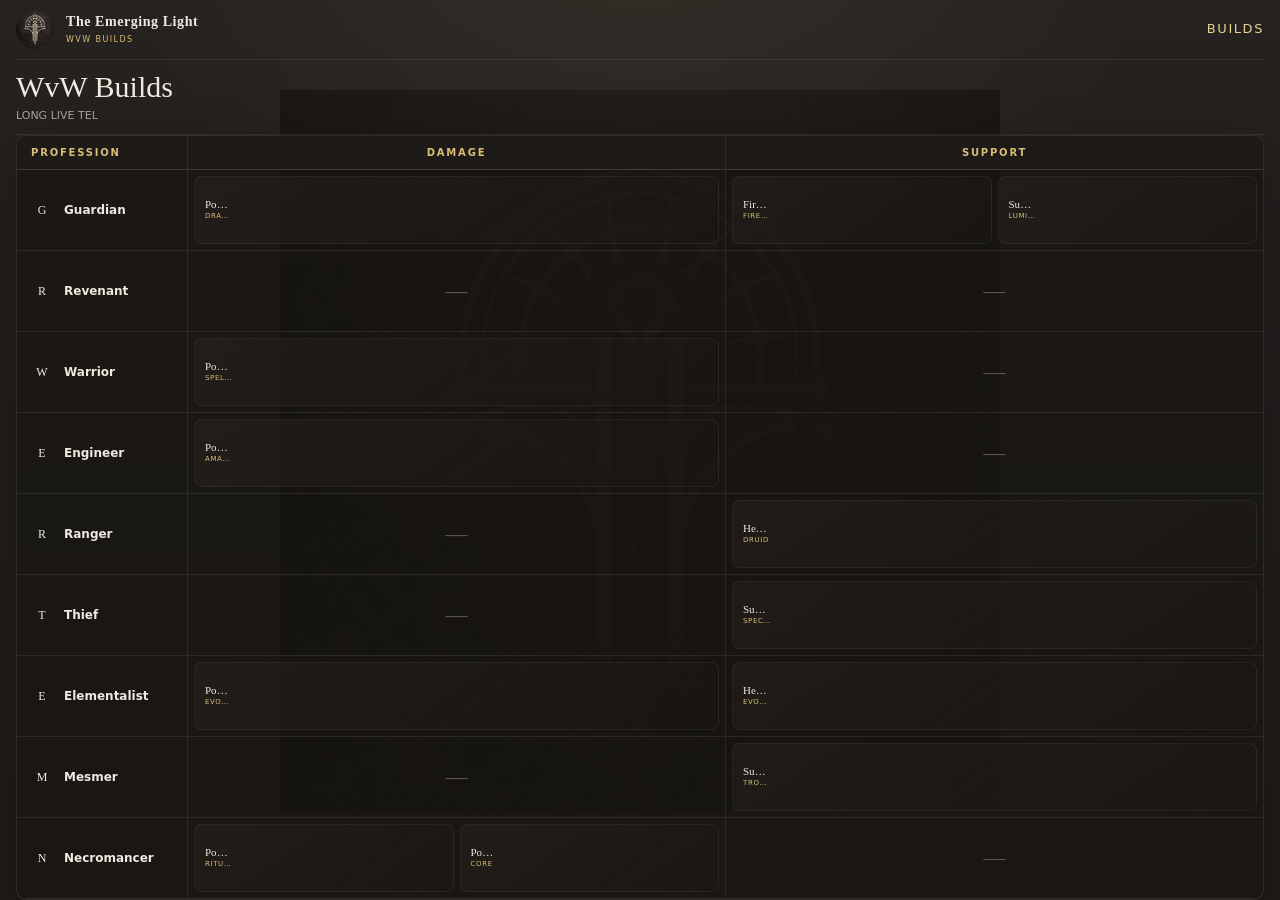
==== commit e60632a3: "added security headers, css props and favicon" ====
--- a/index.html
+++ b/index.html
@@ -2,6 +2,11 @@
 <html lang="en">
 <head>
 <meta charset="utf-8"><meta name="viewport" content="width=device-width,initial-scale=1">
+<meta http-equiv="Content-Security-Policy" content="default-src 'self'; base-uri 'self'; object-src 'none'; script-src 'self'; style-src 'self'; img-src 'self' data: https://render.guildwars2.com; connect-src 'self' https://api.guildwars2.com; font-src 'self' data:; frame-src 'none'; form-action 'self'; upgrade-insecure-requests">
+<meta http-equiv="X-Frame-Options" content="DENY">
+<meta name="referrer" content="strict-origin-when-cross-origin">
+<link rel="icon" type="image/png" sizes="64x64" href="./assets/images/favicon.png">
+<link rel="apple-touch-icon" href="./assets/images/tel-logo.png">
 <meta name="theme-color" content="#171412">
 <title>TEL Builds · The Emerging Light</title>
 <meta name="description" content="The Emerging Light WvW builds.">
@@ -26,7 +31,7 @@
 </div>
 </section>
 </main>
-<footer><span>© <span id="year"></span> The Emerging Light · Piixel</span><span>Guild Wars 2 and related assets are property of ArenaNet.</span></footer>
+<footer><span>© <span id="year"></span> The Emerging Light · unofficial Guild Wars 2 community site</span><span>Guild Wars 2 and related assets are property of ArenaNet.</span></footer>
 </div>
 <script src="./assets/js/site.js"></script>
 </body></html>
--- a/assets/css/tel.css
+++ b/assets/css/tel.css
@@ -1,9 +1,44 @@
 
-:root{
-  --bg:#171412;--bg2:#1d1916;--surface:#221e1a;--surface2:#2b2520;
-  --gold:#d8bd78;--gold2:#ead391;--ivory:#eeeae0;--muted:#aaa39a;
-  --border:rgba(216,189,120,.20);--border2:rgba(238,234,224,.09);
-  --shadow:0 18px 55px rgba(0,0,0,.28);--radius:14px;
+/* TEL design tokens */
+:root {
+  /* Color tokens */
+  --color-bg: #171412;
+  --color-bg-elevated: #1d1916;
+  --color-surface: #221e1a;
+  --color-surface-raised: #2b2520;
+  --color-gold: #d8bd78;
+  --color-gold-bright: #ead391;
+  --color-text: #eeeae0;
+  --color-text-muted: #aaa39a;
+  --color-border: rgba(216, 189, 120, 0.20);
+  --color-border-subtle: rgba(238, 234, 224, 0.09);
+
+  /* Spacing tokens */
+  --space-1: 4px;
+  --space-2: 8px;
+  --space-3: 12px;
+  --space-4: 16px;
+  --space-5: 24px;
+  --space-6: 32px;
+
+  /* Shape / elevation tokens */
+  --radius-sm: 8px;
+  --radius-md: 14px;
+  --shadow-elevated: 0 18px 55px rgba(0, 0, 0, 0.28);
+
+  /* Backwards-compatible aliases used by the existing TEL styles */
+  --bg: var(--color-bg);
+  --bg2: var(--color-bg-elevated);
+  --surface: var(--color-surface);
+  --surface2: var(--color-surface-raised);
+  --gold: var(--color-gold);
+  --gold2: var(--color-gold-bright);
+  --ivory: var(--color-text);
+  --muted: var(--color-text-muted);
+  --border: var(--color-border);
+  --border2: var(--color-border-subtle);
+  --shadow: var(--shadow-elevated);
+  --radius: var(--radius-md);
 }
 *{box-sizing:border-box}html{scroll-behavior:smooth}body{margin:0;background:
 radial-gradient(circle at 50% -20%,rgba(216,189,120,.09),transparent 34rem),
@@ -43,10 +78,10 @@
 @media(max-width:820px){.profession-grid,.slot-grid{grid-template-columns:repeat(2,1fr)}.section-heading{align-items:start;flex-direction:column}.section-heading .muted{text-align:left}.stats-panels,.detail-grid{grid-template-columns:1fr}.detail-card.wide{grid-column:auto}}
 @media(max-width:560px){.site-shell{width:min(100% - 22px,1180px)}.topbar{height:70px}.brand img{width:40px;height:40px}.brand strong{font-size:13px}nav{gap:14px}.hero{min-height:500px;padding:55px 5px}.hero-mark{width:126px;height:126px}.profession-grid,.slot-grid{grid-template-columns:1fr}.section{padding:58px 0}.slot-card{min-height:260px}footer{align-items:flex-start;flex-direction:column;justify-content:center}.detail-row{grid-template-columns:1fr;gap:3px}}
 
-
+/* TEL organized-WvW role layout */
 .slot-grid{grid-template-columns:repeat(2,minmax(0,1fr));}.role-card{min-height:330px;}@media(max-width:680px){.slot-grid{grid-template-columns:1fr;}}
 
-
+/* v3: WvW-builds-style homepage matrix — rows are professions, columns are TEL roles */
 .matrix-hero{min-height:390px;padding-bottom:45px}
 .matrix-section{padding-top:52px}
 .matrix-wrap{overflow-x:auto;border:1px solid var(--border2);border-radius:14px;background:rgba(24,21,18,.7);box-shadow:var(--shadow)}
@@ -77,13 +112,15 @@
 .data-error .button{align-self:flex-start;margin-top:12px}
 
 
-
+/* =========================================================
+   TEL v4 — two-column build matrix + adaptive 1–4 build cells
+   ========================================================= */
 .build-matrix{
   grid-template-columns:190px repeat(2,minmax(280px,1fr));
   min-width:760px;
 }
 
-
+/* A role cell is its own mini-grid. The count class is added by site.js. */
 .matrix-cell.matrix-list{
   padding:6px;
   gap:6px;
@@ -122,19 +159,19 @@
   text-overflow:ellipsis;
 }
 
-
+/* 1 build: fills the whole Damage/Support square */
 .matrix-list.build-count-1{
   grid-template-columns:1fr;
   grid-template-rows:1fr;
 }
 
-
+/* 2 builds: equal left/right split */
 .matrix-list.build-count-2{
   grid-template-columns:repeat(2,minmax(0,1fr));
   grid-template-rows:1fr;
 }
 
-
+/* 3 builds: first build full-width on top, two equal builds below */
 .matrix-list.build-count-3{
   grid-template-columns:repeat(2,minmax(0,1fr));
   grid-template-rows:repeat(2,minmax(0,1fr));
@@ -143,13 +180,13 @@
   grid-column:1 / -1;
 }
 
-
+/* 4 builds: 2 × 2, one build in each corner */
 .matrix-list.build-count-4{
   grid-template-columns:repeat(2,minmax(0,1fr));
   grid-template-rows:repeat(2,minmax(0,1fr));
 }
 
-
+/* Compact one-screen desktop layout. */
 @media (min-width:1000px) and (min-height:800px){
   html,body{height:100%}
   body{overflow:hidden}
@@ -180,7 +217,11 @@
   .matrix-list .matrix-build-item strong{font-size:12px}
 }
 
-
+/* =========================================================
+   MOBILE / TABLET MATRIX
+   Stack each profession as a card with Damage + Support below.
+   This avoids horizontal scrolling while preserving 1–4 builds/cell.
+   ========================================================= */
 @media (max-width: 760px){
   body{overflow-x:hidden}
   .site-shell{width:min(100% - 20px, 1440px)}
@@ -235,7 +276,7 @@
     border-radius:0 0 10px 0;
   }
 
-  
+  /* Put compact role labels inside the two cells. */
   .matrix-cell{position:relative;padding-top:27px !important}
   .matrix-profession + .matrix-cell::before,
   .matrix-profession + .matrix-cell + .matrix-cell::before{
@@ -254,7 +295,7 @@
   footer{padding:18px 0;font-size:8px;gap:5px}
 }
 
-
+/* Very narrow phones: Damage and Support stack vertically for readable tap targets. */
 @media (max-width: 430px){
   .site-shell{width:min(100% - 14px, 1440px)}
   .build-matrix{grid-template-columns:1fr}
@@ -266,7 +307,9 @@
 }
 
 
-
+/* =========================================================
+   GW2 ICONS — fixed sizing; icons never drive tile/row size
+   ========================================================= */
 .profession-glyph{
   width:28px!important;height:28px!important;flex:0 0 28px!important;
   display:grid!important;place-items:center;overflow:hidden;
@@ -307,7 +350,7 @@
   white-space:nowrap;overflow:hidden;text-overflow:ellipsis;
 }
 
-
+/* Detail page icon: noticeable, but not oversized. */
 .build-title-row{display:flex;align-items:center;gap:12px;margin:0 0 4px;min-width:0}
 .build-title-row h1{margin:0;min-width:0}
 .build-title-icon{
@@ -316,7 +359,7 @@
   filter:drop-shadow(0 2px 7px rgba(0,0,0,.45));
 }
 
-
+/* Dense desktop matrix: slightly smaller icons when 3–4 builds share a cell. */
 @media (min-width:1000px) and (min-height:800px){
   .profession-glyph{width:26px!important;height:26px!important;flex-basis:26px!important}
   .profession-glyph img{width:22px!important;height:22px!important;max-width:22px!important;max-height:22px!important}
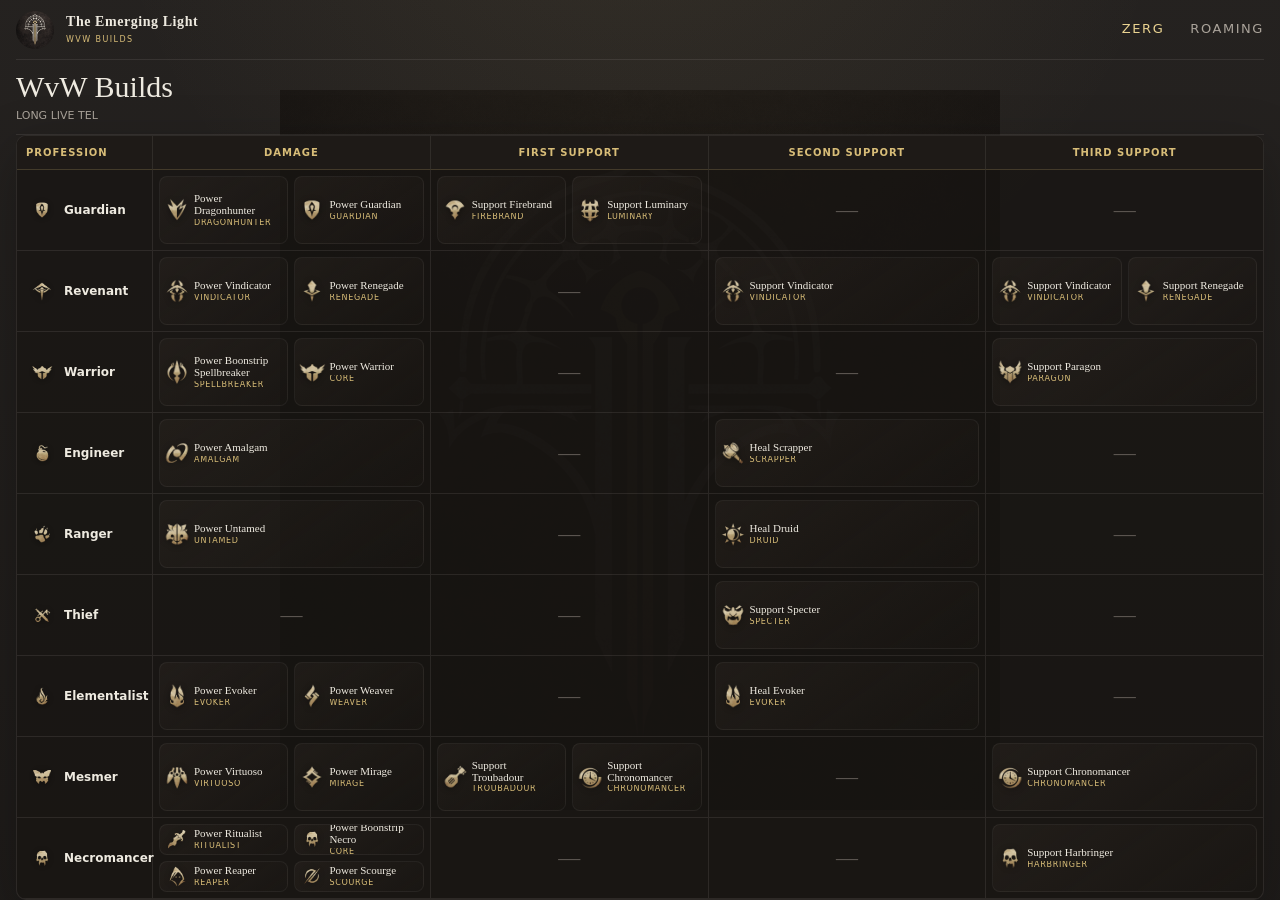
==== commit adffdf2f: "Test design changes" ====
--- a/index.html
+++ b/index.html
@@ -16,7 +16,7 @@
 <div class="site-shell">
 <header class="topbar">
 <a class="brand" href="./"><img src="./assets/images/tel-logo.png" alt="The Emerging Light"><span><strong>The Emerging Light</strong><small>WvW Builds</small></span></a>
-<nav><a class="active" href="./">Builds</a></nav>
+<nav><a class="active" href="./">Zerg</a><a href="./roaming.html">Roaming</a></nav>
 </header>
 <main>
 <section class="hero matrix-hero">
@@ -25,7 +25,7 @@
 <p class="lede">LONG LIVE TEL</p>
 </section>
 <section class="section matrix-section">
-<div class="section-heading"><div><p class="eyebrow">TEL BUILD MATRIX</p><h2>Squad builds</h2></div><p class="muted">Damage and Support builds by profession.</p></div>
+<div class="section-heading"><div><p class="eyebrow">TEL BUILD MATRIX</p><h2>Squad builds</h2></div><p class="muted">Damage, First Support, Second Support and Third Support builds by profession.</p></div>
 <div class="matrix-wrap">
 <div id="build-matrix" class="build-matrix"></div>
 </div>
--- a/assets/css/tel.css
+++ b/assets/css/tel.css
@@ -1,7 +1,7 @@
 
-/* TEL design tokens */
+
 :root {
-  /* Color tokens */
+  
   --color-bg: #171412;
   --color-bg-elevated: #1d1916;
   --color-surface: #221e1a;
@@ -13,7 +13,7 @@
   --color-border: rgba(216, 189, 120, 0.20);
   --color-border-subtle: rgba(238, 234, 224, 0.09);
 
-  /* Spacing tokens */
+  
   --space-1: 4px;
   --space-2: 8px;
   --space-3: 12px;
@@ -21,12 +21,12 @@
   --space-5: 24px;
   --space-6: 32px;
 
-  /* Shape / elevation tokens */
+  
   --radius-sm: 8px;
   --radius-md: 14px;
   --shadow-elevated: 0 18px 55px rgba(0, 0, 0, 0.28);
 
-  /* Backwards-compatible aliases used by the existing TEL styles */
+  
   --bg: var(--color-bg);
   --bg2: var(--color-bg-elevated);
   --surface: var(--color-surface);
@@ -78,10 +78,10 @@
 @media(max-width:820px){.profession-grid,.slot-grid{grid-template-columns:repeat(2,1fr)}.section-heading{align-items:start;flex-direction:column}.section-heading .muted{text-align:left}.stats-panels,.detail-grid{grid-template-columns:1fr}.detail-card.wide{grid-column:auto}}
 @media(max-width:560px){.site-shell{width:min(100% - 22px,1180px)}.topbar{height:70px}.brand img{width:40px;height:40px}.brand strong{font-size:13px}nav{gap:14px}.hero{min-height:500px;padding:55px 5px}.hero-mark{width:126px;height:126px}.profession-grid,.slot-grid{grid-template-columns:1fr}.section{padding:58px 0}.slot-card{min-height:260px}footer{align-items:flex-start;flex-direction:column;justify-content:center}.detail-row{grid-template-columns:1fr;gap:3px}}
 
-/* TEL organized-WvW role layout */
+
 .slot-grid{grid-template-columns:repeat(2,minmax(0,1fr));}.role-card{min-height:330px;}@media(max-width:680px){.slot-grid{grid-template-columns:1fr;}}
 
-/* v3: WvW-builds-style homepage matrix — rows are professions, columns are TEL roles */
+
 .matrix-hero{min-height:390px;padding-bottom:45px}
 .matrix-section{padding-top:52px}
 .matrix-wrap{overflow-x:auto;border:1px solid var(--border2);border-radius:14px;background:rgba(24,21,18,.7);box-shadow:var(--shadow)}
@@ -112,15 +112,13 @@
 .data-error .button{align-self:flex-start;margin-top:12px}
 
 
-/* =========================================================
-   TEL v4 — two-column build matrix + adaptive 1–4 build cells
-   ========================================================= */
+
 .build-matrix{
   grid-template-columns:190px repeat(2,minmax(280px,1fr));
   min-width:760px;
 }
 
-/* A role cell is its own mini-grid. The count class is added by site.js. */
+
 .matrix-cell.matrix-list{
   padding:6px;
   gap:6px;
@@ -159,19 +157,19 @@
   text-overflow:ellipsis;
 }
 
-/* 1 build: fills the whole Damage/Support square */
+
 .matrix-list.build-count-1{
   grid-template-columns:1fr;
   grid-template-rows:1fr;
 }
 
-/* 2 builds: equal left/right split */
+
 .matrix-list.build-count-2{
   grid-template-columns:repeat(2,minmax(0,1fr));
   grid-template-rows:1fr;
 }
 
-/* 3 builds: first build full-width on top, two equal builds below */
+
 .matrix-list.build-count-3{
   grid-template-columns:repeat(2,minmax(0,1fr));
   grid-template-rows:repeat(2,minmax(0,1fr));
@@ -180,13 +178,27 @@
   grid-column:1 / -1;
 }
 
-/* 4 builds: 2 × 2, one build in each corner */
+
 .matrix-list.build-count-4{
   grid-template-columns:repeat(2,minmax(0,1fr));
   grid-template-rows:repeat(2,minmax(0,1fr));
 }
 
-/* Compact one-screen desktop layout. */
+
+.matrix-list.build-count-5{
+  grid-template-columns:repeat(6,minmax(0,1fr));
+  grid-template-rows:repeat(2,minmax(0,1fr));
+}
+.matrix-list.build-count-5 .matrix-build-item{grid-column:span 3}
+.matrix-list.build-count-5 .matrix-build-item:nth-child(n+3){grid-column:span 2}
+
+
+.matrix-list.build-count-6{
+  grid-template-columns:repeat(3,minmax(0,1fr));
+  grid-template-rows:repeat(2,minmax(0,1fr));
+}
+
+
 @media (min-width:1000px) and (min-height:800px){
   html,body{height:100%}
   body{overflow:hidden}
@@ -217,11 +229,7 @@
   .matrix-list .matrix-build-item strong{font-size:12px}
 }
 
-/* =========================================================
-   MOBILE / TABLET MATRIX
-   Stack each profession as a card with Damage + Support below.
-   This avoids horizontal scrolling while preserving 1–4 builds/cell.
-   ========================================================= */
+
 @media (max-width: 760px){
   body{overflow-x:hidden}
   .site-shell{width:min(100% - 20px, 1440px)}
@@ -276,7 +284,7 @@
     border-radius:0 0 10px 0;
   }
 
-  /* Put compact role labels inside the two cells. */
+  
   .matrix-cell{position:relative;padding-top:27px !important}
   .matrix-profession + .matrix-cell::before,
   .matrix-profession + .matrix-cell + .matrix-cell::before{
@@ -295,7 +303,7 @@
   footer{padding:18px 0;font-size:8px;gap:5px}
 }
 
-/* Very narrow phones: Damage and Support stack vertically for readable tap targets. */
+
 @media (max-width: 430px){
   .site-shell{width:min(100% - 14px, 1440px)}
   .build-matrix{grid-template-columns:1fr}
@@ -307,9 +315,7 @@
 }
 
 
-/* =========================================================
-   GW2 ICONS — fixed sizing; icons never drive tile/row size
-   ========================================================= */
+
 .profession-glyph{
   width:28px!important;height:28px!important;flex:0 0 28px!important;
   display:grid!important;place-items:center;overflow:hidden;
@@ -350,7 +356,7 @@
   white-space:nowrap;overflow:hidden;text-overflow:ellipsis;
 }
 
-/* Detail page icon: noticeable, but not oversized. */
+
 .build-title-row{display:flex;align-items:center;gap:12px;margin:0 0 4px;min-width:0}
 .build-title-row h1{margin:0;min-width:0}
 .build-title-icon{
@@ -359,16 +365,22 @@
   filter:drop-shadow(0 2px 7px rgba(0,0,0,.45));
 }
 
-/* Dense desktop matrix: slightly smaller icons when 3–4 builds share a cell. */
+
 @media (min-width:1000px) and (min-height:800px){
   .profession-glyph{width:26px!important;height:26px!important;flex-basis:26px!important}
   .profession-glyph img{width:22px!important;height:22px!important;max-width:22px!important;max-height:22px!important}
   .matrix-list.build-count-3 .spec-icon,
-  .matrix-list.build-count-4 .spec-icon{width:22px!important;height:22px!important;max-width:22px!important;max-height:22px!important;min-width:22px;min-height:22px}
+  .matrix-list.build-count-4 .spec-icon,
+  .matrix-list.build-count-5 .spec-icon,
+  .matrix-list.build-count-6 .spec-icon{width:22px!important;height:22px!important;max-width:22px!important;max-height:22px!important;min-width:22px;min-height:22px}
   .matrix-list.build-count-3 .matrix-build-item,
-  .matrix-list.build-count-4 .matrix-build-item{grid-template-columns:22px minmax(0,1fr);column-gap:6px;padding:5px 7px}
+  .matrix-list.build-count-4 .matrix-build-item,
+  .matrix-list.build-count-5 .matrix-build-item,
+  .matrix-list.build-count-6 .matrix-build-item{grid-template-columns:22px minmax(0,1fr);column-gap:6px;padding:5px 7px}
   .matrix-list.build-count-3 .build-label strong,
-  .matrix-list.build-count-4 .build-label strong{font-size:11px}
+  .matrix-list.build-count-4 .build-label strong,
+  .matrix-list.build-count-5 .build-label strong,
+  .matrix-list.build-count-6 .build-label strong{font-size:11px}
 }
 
 @media (max-width:760px){
@@ -387,3 +399,333 @@
   .matrix-build-item .spec-icon{width:26px!important;height:26px!important;max-width:26px!important;max-height:26px!important;min-width:26px;min-height:26px}
   .matrix-build-item .build-label strong{font-size:11px}
 }
+
+
+.native-build-overview{margin:34px 0 10px;border:1px solid var(--border);background:var(--surface,#221e1a);border-radius:var(--radius-lg,14px);overflow:hidden}
+.overview-head{display:flex;align-items:flex-end;justify-content:space-between;gap:16px;padding:20px 22px;border-bottom:1px solid var(--border)}
+.overview-head h2{font-size:24px;margin:2px 0 0}.eyebrow,.overview-source{font-size:10px;text-transform:uppercase;letter-spacing:.13em;color:var(--gold)}.overview-source{color:var(--muted)}
+.overview-block{padding:18px 22px;border-bottom:1px solid var(--border)}.overview-block:last-child{border-bottom:0}.overview-block h3{margin:0 0 13px;font-size:12px;text-transform:uppercase;letter-spacing:.12em;color:var(--muted)}
+.trait-lines{display:grid;gap:9px}.trait-line{display:grid;grid-template-columns:170px minmax(0,1fr);gap:12px;align-items:center;padding:8px;border:1px solid var(--border);border-radius:9px;background:rgba(0,0,0,.12)}
+.trait-line-name{display:flex;align-items:center;gap:9px;min-width:0}.trait-line-name img{width:34px;height:34px;object-fit:contain;flex:0 0 34px}.trait-line-name span{font-family:Georgia,serif;font-size:15px}
+.trait-picks{display:grid;grid-template-columns:repeat(3,minmax(0,1fr));gap:7px}.trait-pick{display:grid;grid-template-columns:34px minmax(0,1fr);align-items:center;gap:7px;min-width:0;padding:5px;border-radius:7px;background:rgba(216,189,120,.055)}.trait-pick img{width:34px;height:34px;object-fit:cover;border-radius:4px}.trait-pick span{font-size:11px;line-height:1.15;overflow:hidden;text-overflow:ellipsis}.trait-pick.empty{display:flex;color:var(--muted)}
+.skill-bar{display:grid;grid-template-columns:repeat(5,minmax(0,1fr));gap:9px}.skill-pick{position:relative;display:grid;grid-template-columns:44px minmax(0,1fr);grid-template-rows:auto auto;column-gap:8px;align-items:center;min-width:0;padding:7px;border:1px solid var(--border);border-radius:8px}.skill-pick img{grid-row:1/3;width:44px;height:44px;object-fit:cover;border-radius:5px}.skill-pick span{font-size:11px;line-height:1.1;overflow:hidden;text-overflow:ellipsis}.skill-pick small{font-size:8px;text-transform:uppercase;letter-spacing:.1em;color:var(--gold)}.weapon-list{display:flex;gap:7px;flex-wrap:wrap}
+.overview-state{display:flex;flex-direction:column;gap:5px;padding:22px;color:var(--muted)}.overview-state strong{color:var(--text);font-family:Georgia,serif;font-size:17px}.overview-state span{font-size:12px;line-height:1.5;max-width:680px}
+@media(max-width:760px){.overview-head{align-items:flex-start;flex-direction:column}.trait-line{grid-template-columns:1fr}.trait-picks{grid-template-columns:repeat(3,1fr)}.trait-pick{grid-template-columns:30px minmax(0,1fr)}.trait-pick img{width:30px;height:30px}.trait-pick span{font-size:9px}.skill-bar{grid-template-columns:repeat(5,54px);overflow-x:auto;padding-bottom:4px}.skill-pick{display:flex;flex-direction:column;gap:4px;text-align:center;padding:5px}.skill-pick img{width:42px;height:42px}.skill-pick span{display:none}.skill-pick small{font-size:7px}.native-build-overview{margin-top:24px}.overview-block,.overview-head{padding:15px}}
+
+
+body[data-page="build"]{overflow-x:hidden!important;overflow-y:auto!important;height:auto!important;min-height:100vh}
+body[data-page="build"] .site-shell{height:auto!important;min-height:100vh;overflow:visible!important}
+body[data-page="build"] .page-main{overflow:visible!important}
+.build-source-actions{display:flex;gap:10px;flex-wrap:wrap;margin:22px 0 12px}
+.build-source-actions .button.primary{display:inline-flex;align-items:center;justify-content:center}
+body[data-page="build"] .native-build-overview{margin-top:12px}
+body[data-page="build"] .build-actions{margin:18px 0 36px}
+@media(max-width:560px){.build-source-actions .button{width:100%;text-align:center}}
+
+
+.equipment-overview h4{margin:18px 0 8px;color:var(--gold);font-size:10px;text-transform:uppercase;letter-spacing:.14em}
+.equipment-heading{display:flex;align-items:baseline;justify-content:space-between;gap:12px}.equipment-heading h3{margin:0}.equipment-heading span{color:var(--muted);font-size:10px}
+.equipment-grid{display:grid;gap:8px}.armor-grid,.trinket-grid{grid-template-columns:repeat(3,minmax(0,1fr))}.weapon-grid{grid-template-columns:repeat(2,minmax(0,1fr))}
+.equipment-piece{min-width:0;padding:10px;border:1px solid var(--border);border-radius:8px;background:rgba(216,189,120,.04);display:flex;flex-direction:column;gap:3px}
+.equipment-slot{font-size:8px;text-transform:uppercase;letter-spacing:.12em;color:var(--muted)}.equipment-piece strong{font-size:12px;color:var(--text)}.equipment-piece span{font-size:10px;line-height:1.25;color:var(--text-muted,var(--muted))}.equipment-piece small{font-size:9px;line-height:1.25;color:var(--gold)}
+.equipment-extras{display:grid;grid-template-columns:repeat(2,minmax(0,1fr));gap:8px}.equipment-extras>div{padding:10px;border:1px solid var(--border);border-radius:8px;display:flex;flex-direction:column;gap:3px}.equipment-extras span{font-size:8px;text-transform:uppercase;letter-spacing:.12em;color:var(--muted)}.equipment-extras strong{font-size:11px}
+@media(max-width:760px){.armor-grid,.trinket-grid,.weapon-grid{grid-template-columns:repeat(2,minmax(0,1fr))}.equipment-extras{grid-template-columns:1fr}.equipment-heading{align-items:flex-start;flex-direction:column;gap:3px}}
+@media(max-width:430px){.armor-grid,.trinket-grid,.weapon-grid{grid-template-columns:1fr}}
+
+
+.equipment-overview{padding:0!important;overflow:hidden;background:linear-gradient(180deg,rgba(216,189,120,.035),rgba(255,255,255,.008))}
+.equipment-heading{padding:18px 20px;border-bottom:1px solid var(--border);background:rgba(0,0,0,.12)}
+.equipment-heading>div{display:flex;align-items:baseline;gap:10px}.equipment-heading .eyebrow{font-size:8px}.equipment-heading h3{font-size:18px}
+.gear-section{padding:16px 20px;border-bottom:1px solid rgba(216,189,120,.10)}.gear-section:last-child{border-bottom:0}
+.equipment-overview .gear-section h4{margin:0 0 10px;font-size:9px;letter-spacing:.18em;color:var(--muted)}
+.equipment-grid{gap:10px}.armor-grid{grid-template-columns:repeat(3,minmax(0,1fr))}.trinket-grid{grid-template-columns:repeat(3,minmax(0,1fr))}.weapon-grid{grid-template-columns:repeat(2,minmax(0,1fr))}
+.gear-card{min-width:0;padding:10px;border:1px solid rgba(216,189,120,.15);border-radius:10px;background:rgba(10,9,8,.34);display:flex;flex-direction:column;gap:8px;transition:border-color .15s ease,background .15s ease}
+@media(hover:hover) and (pointer:fine){.gear-card:hover{border-color:rgba(234,211,145,.34);background:rgba(216,189,120,.055)}}
+.gear-card-main{display:flex;align-items:center;gap:10px;min-width:0}.gear-copy{min-width:0;display:flex;flex-direction:column;gap:2px}.gear-slot{font-size:8px;letter-spacing:.13em;text-transform:uppercase;color:var(--muted)}.gear-copy strong{font-size:12px;line-height:1.25;color:var(--text);overflow-wrap:anywhere}
+.gear-icon{position:relative;flex:0 0 46px;width:46px;height:46px;border:1px solid rgba(216,189,120,.28);border-radius:7px;background:radial-gradient(circle at 35% 28%,rgba(234,211,145,.18),rgba(216,189,120,.035) 58%,rgba(0,0,0,.28));display:grid;place-items:center;overflow:hidden;box-shadow:inset 0 0 0 1px rgba(255,255,255,.025)}
+.gear-slot-mark{font-family:Georgia,serif;font-size:21px;color:var(--gold);opacity:.9}.gear-icon small{position:absolute;right:2px;bottom:2px;padding:1px 3px;border-radius:3px;background:rgba(12,10,9,.86);font-size:7px;line-height:1.2;color:var(--ivory)}
+.gear-icon.weapon{border-color:rgba(234,211,145,.42)}.gear-icon.relic{border-radius:50%;border-color:rgba(234,211,145,.5)}.gear-icon.food .gear-slot-mark{font-size:17px}.gear-icon.utility .gear-slot-mark{font-size:17px}
+.gear-upgrade{display:flex;align-items:center;gap:7px;min-width:0;padding-top:7px;border-top:1px solid rgba(216,189,120,.09)}.upgrade-icon{flex:0 0 28px;width:28px;height:28px;border-radius:5px;border:1px solid rgba(216,189,120,.22);background:rgba(216,189,120,.07);display:grid;place-items:center;font-size:8px;font-weight:800;color:var(--gold)}.gear-upgrade>div:last-child{min-width:0;display:flex;flex-direction:column}.gear-upgrade small{font-size:7px;letter-spacing:.12em;text-transform:uppercase;color:var(--muted)}.gear-upgrade strong{font-size:9px;line-height:1.25;color:var(--text);overflow-wrap:anywhere}
+.gear-infusions{padding-top:7px;border-top:1px solid rgba(216,189,120,.09);display:flex;justify-content:space-between;gap:8px}.gear-infusions span{font-size:8px;text-transform:uppercase;color:var(--muted)}.gear-infusions strong{font-size:9px;text-align:right;color:var(--gold)}
+.equipment-extras{grid-template-columns:repeat(2,minmax(0,1fr));gap:10px}.gear-extra{min-width:0;padding:10px;border:1px solid rgba(216,189,120,.15);border-radius:10px;background:rgba(10,9,8,.34);display:flex;align-items:center;gap:10px}.gear-extra>div:last-child{min-width:0;display:flex;flex-direction:column;gap:2px}.gear-extra span{font-size:8px;letter-spacing:.13em;text-transform:uppercase;color:var(--muted)}.gear-extra strong{font-size:11px;line-height:1.25;color:var(--text);overflow-wrap:anywhere}
+@media(max-width:760px){.equipment-heading,.gear-section{padding-left:14px;padding-right:14px}.equipment-heading>div{display:block}.armor-grid,.trinket-grid,.weapon-grid{grid-template-columns:repeat(2,minmax(0,1fr))}.equipment-extras{grid-template-columns:1fr}.gear-icon{flex-basis:42px;width:42px;height:42px}}
+@media(max-width:430px){.armor-grid,.trinket-grid,.weapon-grid{grid-template-columns:1fr}.gear-card{padding:9px}.gear-section{padding-top:13px;padding-bottom:13px}}
+
+
+.real-item-icon{width:100%;height:100%;object-fit:cover;display:block;border-radius:6px}
+.upgrade-real-icon{flex:0 0 34px;width:34px;height:34px;object-fit:cover;border-radius:6px;border:1px solid rgba(216,189,120,.3);background:#0d0b0a}
+.weapon-card{border-color:rgba(234,211,145,.28);background:linear-gradient(135deg,rgba(216,189,120,.075),rgba(10,9,8,.36) 48%)}
+.weapon-card .gear-icon{flex-basis:54px;width:54px;height:54px}
+.weapon-type{font-family:Georgia,serif!important;font-size:16px!important;color:var(--ivory)!important;line-height:1.05!important}
+.weapon-type+strong{font-size:10px!important;color:var(--gold)!important;font-weight:600}
+.gear-infusions{display:block}.gear-infusions>span{display:block;margin-bottom:6px}.infusion-icons{display:grid;gap:5px}.infusion-icons .gear-upgrade{padding-top:0;border-top:0}
+.gear-extra .gear-icon{flex-basis:50px;width:50px;height:50px}
+@media(max-width:560px){.weapon-card .gear-icon{flex-basis:48px;width:48px;height:48px}.weapon-type{font-size:14px!important}}
+
+
+.weapon-rows{display:grid;gap:12px}
+.weapon-row{display:grid;grid-template-columns:118px minmax(0,1fr);gap:12px;align-items:start}
+.weapon-row-label{padding-top:11px;color:var(--gold);font-size:10px;font-weight:800;letter-spacing:.12em;text-transform:uppercase;line-height:1.35}
+.weapon-row .weapon-grid{grid-template-columns:repeat(2,minmax(0,1fr));width:100%}
+@media(max-width:760px){.weapon-row{grid-template-columns:1fr;gap:6px}.weapon-row-label{padding-top:0}.weapon-row .weapon-grid{grid-template-columns:repeat(2,minmax(0,1fr))}}
+@media(max-width:430px){.weapon-row .weapon-grid{grid-template-columns:1fr}}
+
+
+
+.pet-rows{display:grid;gap:12px}
+.pet-row{display:grid;grid-template-columns:118px minmax(0,1fr);gap:12px;align-items:start}
+.pet-row-label{padding-top:11px;color:var(--gold);font-size:10px;font-weight:800;letter-spacing:.12em;text-transform:uppercase;line-height:1.35}
+.pet-grid{display:grid;grid-template-columns:repeat(2,minmax(0,1fr));gap:10px}
+.pet-card{display:flex;align-items:center;gap:11px;min-width:0;padding:10px;border:1px solid rgba(216,189,120,.24);border-radius:9px;background:linear-gradient(135deg,rgba(216,189,120,.06),rgba(10,9,8,.30))}
+.pet-card img{width:54px;height:54px;flex:0 0 54px;object-fit:cover;border:1px solid rgba(234,211,145,.34);border-radius:7px;background:#111}
+.pet-card div{display:grid;gap:3px;min-width:0}.pet-card span{color:var(--gold);font-size:9px;font-weight:800;letter-spacing:.12em;text-transform:uppercase}.pet-card strong{font-family:Georgia,serif;color:var(--ivory);font-size:16px;line-height:1.1;overflow:hidden;text-overflow:ellipsis}
+@media(max-width:760px){.pet-row{grid-template-columns:1fr;gap:6px}.pet-row-label{padding-top:0}}
+@media(max-width:430px){.pet-grid{grid-template-columns:1fr}.pet-card img{width:48px;height:48px;flex-basis:48px}}
+
+.mechanic-card{min-height:68px}.mechanic-card>div{padding:3px 2px}.mechanic-grid{max-width:760px}
+
+
+.matrix-build-item{
+  width:100%;
+  max-width:100%;
+  box-sizing:border-box;
+}
+.matrix-build-item .build-label{
+  width:100%;
+  max-width:none;
+  min-width:0;
+  justify-self:stretch;
+  box-sizing:border-box;
+}
+.matrix-build-item .build-label strong{
+  display:-webkit-box;
+  width:100%;
+  min-width:0;
+  max-width:none;
+  white-space:normal;
+  overflow:hidden;
+  text-overflow:clip;
+  overflow-wrap:anywhere;
+  -webkit-box-orient:vertical;
+  -webkit-line-clamp:2;
+  line-clamp:2;
+}
+.matrix-build-item .build-label small{
+  display:block;
+  width:100%;
+  min-width:0;
+  max-width:none;
+}
+
+
+.matrix-build-item .spec-icon-placeholder{
+  display:block!important;
+  width:28px!important;height:28px!important;
+  min-width:28px;min-height:28px;
+  max-width:28px!important;max-height:28px!important;
+  align-self:center;justify-self:center;
+}
+@media (min-width:1000px) and (min-height:800px){
+  .matrix-list.build-count-3 .spec-icon-placeholder,
+  .matrix-list.build-count-4 .spec-icon-placeholder{width:22px!important;height:22px!important;min-width:22px;min-height:22px;max-width:22px!important;max-height:22px!important}
+}
+@media (max-width:760px){
+  .matrix-build-item .spec-icon-placeholder{width:24px!important;height:24px!important;min-width:24px;min-height:24px;max-width:24px!important;max-height:24px!important}
+}
+@media (max-width:430px){
+  .matrix-build-item .spec-icon-placeholder{width:26px!important;height:26px!important;min-width:26px;min-height:26px;max-width:26px!important;max-height:26px!important}
+}
+
+@media (max-width:760px){
+  .matrix-list.build-count-5,
+  .matrix-list.build-count-6{grid-template-columns:repeat(2,minmax(0,1fr));grid-template-rows:repeat(3,minmax(0,1fr))}
+  .matrix-list.build-count-5 .matrix-build-item{grid-column:auto}
+}
+
+
+body[data-page="roaming"] .build-matrix{
+  grid-template-columns:190px minmax(560px,1fr);
+  min-width:760px;
+}
+body[data-page="roaming"] .roaming-cell{
+  grid-template-columns:repeat(6,minmax(0,1fr));
+  grid-auto-flow:row;
+  grid-auto-rows:minmax(0,1fr);
+}
+
+body[data-page="roaming"] .roaming-count-1{grid-template-columns:1fr}
+body[data-page="roaming"] .roaming-count-2{grid-template-columns:repeat(2,minmax(0,1fr))}
+body[data-page="roaming"] .roaming-count-3{grid-template-columns:repeat(3,minmax(0,1fr))}
+body[data-page="roaming"] .roaming-count-4{grid-template-columns:repeat(4,minmax(0,1fr))}
+body[data-page="roaming"] .roaming-count-5,
+body[data-page="roaming"] .roaming-count-6{grid-template-columns:repeat(3,minmax(0,1fr))}
+body[data-page="roaming"] .roaming-count-7,
+body[data-page="roaming"] .roaming-count-8{grid-template-columns:repeat(4,minmax(0,1fr))}
+body[data-page="roaming"] .roaming-count-9{grid-template-columns:repeat(3,minmax(0,1fr))}
+body[data-page="roaming"] .roaming-count-10,
+body[data-page="roaming"] .roaming-count-11,
+body[data-page="roaming"] .roaming-count-12{grid-template-columns:repeat(4,minmax(0,1fr))}
+
+@media (min-width:1000px) and (min-height:800px){
+  body[data-page="roaming"] .build-matrix{
+    grid-template-columns:170px minmax(0,1fr);
+    grid-template-rows:34px repeat(9,minmax(0,1fr));
+    min-width:0;
+  }
+  body[data-page="roaming"] .roaming-cell .matrix-build-item{
+    grid-template-columns:22px minmax(0,1fr);
+    column-gap:6px;
+    padding:4px 6px;
+  }
+  body[data-page="roaming"] .roaming-cell .spec-icon{
+    width:22px!important;height:22px!important;max-width:22px!important;max-height:22px!important;min-width:22px;min-height:22px;
+  }
+  body[data-page="roaming"] .roaming-cell .build-label strong{font-size:10px}
+  body[data-page="roaming"] .roaming-cell .build-label small{font-size:6px}
+}
+
+@media (max-width:760px){
+  body[data-page="roaming"] .build-matrix{grid-template-columns:1fr;min-width:0}
+  body[data-page="roaming"] .matrix-profession{grid-column:1}
+  body[data-page="roaming"] .matrix-profession + .roaming-cell{
+    border-left:1px solid var(--border2);
+    border-right:1px solid var(--border2);
+    border-radius:0 0 10px 10px;
+  }
+  body[data-page="roaming"] .matrix-profession + .roaming-cell::before{content:none}
+  body[data-page="roaming"] .roaming-cell.matrix-list{padding:5px!important;min-height:92px}
+  body[data-page="roaming"] .roaming-cell.matrix-empty{padding:5px!important;min-height:70px}
+  body[data-page="roaming"] .roaming-count-1{grid-template-columns:1fr}
+  body[data-page="roaming"] .roaming-count-2{grid-template-columns:repeat(2,minmax(0,1fr))}
+  body[data-page="roaming"] .roaming-count-3,
+  body[data-page="roaming"] .roaming-count-4,
+  body[data-page="roaming"] .roaming-count-5,
+  body[data-page="roaming"] .roaming-count-6,
+  body[data-page="roaming"] .roaming-count-7,
+  body[data-page="roaming"] .roaming-count-8,
+  body[data-page="roaming"] .roaming-count-9,
+  body[data-page="roaming"] .roaming-count-10,
+  body[data-page="roaming"] .roaming-count-11,
+  body[data-page="roaming"] .roaming-count-12{grid-template-columns:repeat(2,minmax(0,1fr))}
+}
+
+.trait-pick:has(.trait-choice){grid-template-columns:18px 34px minmax(0,1fr)}.trait-choice{font-size:12px;color:var(--gold,#d8bd78);text-align:center;font-weight:700}.trait-pick:has(.trait-choice) span{min-width:0}@media(max-width:760px){.trait-pick:has(.trait-choice){grid-template-columns:14px 30px minmax(0,1fr);gap:4px}.trait-choice{font-size:11px}}
+
+body[data-page="squad"] .squad-section{margin-bottom:35px}
+.squad-five{display:grid;grid-template-columns:repeat(5,minmax(0,1fr));gap:10px}
+.squad-position{display:flex;flex-direction:column;gap:9px;min-width:0;padding:19px 14px;background:#27221e;border:1px solid rgba(216,189,120,.2);border-radius:10px}
+.squad-position.primary{border-color:#d8bd78;background:#30291e}
+.squad-index{color:#a9915f;font-size:12px;font-weight:800;letter-spacing:.1em}
+.squad-role{color:#ead391;font-size:12px;font-weight:800;text-transform:uppercase;letter-spacing:.06em}
+.squad-position strong{font-size:17px;line-height:1.35;color:#eeeae0}
+.squad-position small{color:#aaa39a;line-height:1.5}
+.squad-explain{color:#aaa39a;line-height:1.65;margin:16px 0 0}
+.squad-role-grid{display:grid;grid-template-columns:repeat(2,minmax(0,1fr));gap:16px}
+.squad-role-panel{background:#27221e;border:1px solid rgba(216,189,120,.2);border-radius:12px;padding:22px}
+.squad-role-panel h3{font-size:23px;color:#ead391;margin:0 0 8px}
+.squad-role-panel>p{color:#aaa39a;margin:0 0 19px}
+.squad-spec-list{display:grid;gap:16px}
+.squad-profession{border-top:1px solid rgba(216,189,120,.16);padding-top:12px}
+.squad-profession h4{font-size:12px;text-transform:uppercase;letter-spacing:.1em;color:#aaa39a;margin:0 0 10px}
+.squad-chips{display:flex;flex-wrap:wrap;gap:8px}
+.squad-chips a{display:inline-flex;padding:9px 12px;border:1px solid rgba(216,189,120,.28);border-radius:7px;color:#eeeae0;text-decoration:none;background:#211d1a;font-size:13px}
+.squad-chips a:hover{border-color:#ead391;color:#ead391}
+@media(max-width:1100px){.squad-five{grid-template-columns:repeat(3,minmax(0,1fr))}}
+@media(max-width:700px){.squad-five{grid-template-columns:1fr}.squad-role-grid{grid-template-columns:1fr}.squad-position{padding:15px}.squad-role-panel{padding:16px}}
+
+
+/* Compact, one-page squad planner */
+body[data-page="squad"] .squad-main{padding-top:20px}
+body[data-page="squad"] .squad-intro{display:flex;align-items:end;justify-content:space-between;gap:12px;margin:0 0 16px}
+body[data-page="squad"] .squad-intro h1{font-size:clamp(26px,3.3vw,42px);line-height:1.1;margin:2px 0 7px}
+body[data-page="squad"] .squad-intro p{margin:0;color:#aaa39a}
+body[data-page="squad"] .squad-intro p strong{color:#eeeae0}
+body[data-page="squad"] .squad-private{font-size:11px;color:#a9915f;white-space:nowrap}
+body[data-page="squad"] .squad-strip{display:grid;grid-template-columns:repeat(5,minmax(0,1fr));gap:7px;margin-bottom:11px}
+body[data-page="squad"] .squad-slot{display:flex;gap:10px;align-items:center;padding:11px;background:#29231d;border:1px solid rgba(216,189,120,.28);border-radius:8px;min-width:0}
+body[data-page="squad"] .squad-slot b{color:#d8bd78;font-size:20px}
+body[data-page="squad"] .squad-slot span{display:flex;flex-direction:column;min-width:0;gap:2px}
+body[data-page="squad"] .squad-slot strong{font-size:12px;color:#eeeae0}
+body[data-page="squad"] .squad-slot small{font-size:10px;color:#aaa39a}
+body[data-page="squad"] .squad-slot-dps{background:#242220;border-color:rgba(190,190,190,.15)}
+body[data-page="squad"] .squad-guide{font-size:12px;line-height:1.5;color:#aaa39a;margin-bottom:15px}
+body[data-page="squad"] .squad-guide strong{color:#ead391}
+body[data-page="squad"] .squad-columns{display:grid;grid-template-columns:repeat(3,minmax(0,1fr));gap:11px;align-items:start}
+body[data-page="squad"] .squad-col{border:1px solid rgba(216,189,120,.22);border-radius:10px;background:#27221e;overflow:hidden;min-width:0}
+body[data-page="squad"] .squad-col header{display:flex;gap:11px;align-items:center;padding:13px 14px;border-bottom:1px solid rgba(216,189,120,.18);background:#30291f}
+body[data-page="squad"] .squad-col-number{font-size:22px;font-weight:800;color:#d8bd78}
+body[data-page="squad"] .squad-col h2{font-size:17px;color:#eeeae0;margin:0 0 3px}
+body[data-page="squad"] .squad-col header p{font-size:11px;color:#aaa39a;margin:0}
+body[data-page="squad"] .squad-builds{padding:9px;display:grid;grid-template-columns:repeat(2,minmax(0,1fr));gap:6px}
+body[data-page="squad"] .squad-build-link{display:flex;flex-direction:column;gap:3px;min-width:0;text-decoration:none;background:#1e1b18;border:1px solid rgba(216,189,120,.16);border-radius:6px;padding:9px 10px;transition:border-color .15s}
+body[data-page="squad"] .squad-build-link:hover{border-color:#d8bd78}
+body[data-page="squad"] .squad-build-spec{color:#eeeae0;font-weight:700;font-size:12px;overflow-wrap:anywhere}
+body[data-page="squad"] .squad-build-link small{color:#aaa39a;font-size:10px}
+body[data-page="squad"] .squad-loading{color:#aaa39a;font-size:12px}
+body[data-page="squad"] .squad-damage-section{margin-top:16px;padding:13px;border:1px solid rgba(216,189,120,.2);border-radius:10px;background:#27221e}
+body[data-page="squad"] .squad-damage-head h2{font-size:18px;color:#ead391;margin:0 0 3px}
+body[data-page="squad"] .squad-damage-head h2 span{color:#aaa39a;font-size:12px}
+body[data-page="squad"] .squad-damage-head p{font-size:11px;color:#aaa39a;margin:0 0 11px}
+body[data-page="squad"] .squad-damage-list{display:grid;grid-template-columns:repeat(6,minmax(0,1fr));gap:6px}
+body[data-page="squad"] .squad-unassigned{padding:12px;margin-top:10px;border:1px dashed #a9915f;border-radius:8px}
+body[data-page="squad"] .squad-unassigned>strong{font-size:13px;color:#ead391}
+body[data-page="squad"] .squad-footnote{font-size:11px;line-height:1.5;color:#aaa39a;margin:13px 0 20px}
+@media(max-width:1050px){body[data-page="squad"] .squad-strip{grid-template-columns:repeat(3,minmax(0,1fr))}body[data-page="squad"] .squad-damage-list{grid-template-columns:repeat(4,minmax(0,1fr))}body[data-page="squad"] .squad-builds{grid-template-columns:1fr}}
+@media(max-width:700px){body[data-page="squad"] .squad-intro{align-items:start;flex-direction:column}body[data-page="squad"] .squad-strip{grid-template-columns:repeat(2,minmax(0,1fr))}body[data-page="squad"] .squad-columns{grid-template-columns:1fr}body[data-page="squad"] .squad-builds{grid-template-columns:repeat(2,minmax(0,1fr))}body[data-page="squad"] .squad-damage-list{grid-template-columns:repeat(2,minmax(0,1fr))}}
+
+/* Squad build icons and aligned labels */
+body[data-page="squad"] .squad-build-link{flex-direction:row;align-items:center;gap:9px}
+body[data-page="squad"] .squad-build-icon{width:31px;height:31px;object-fit:contain;flex:0 0 31px}
+body[data-page="squad"] .squad-build-label{display:flex;flex-direction:column;gap:3px;min-width:0}
+
+/* ZERG: profession + four build-role columns. ROAMING remains unchanged. */
+body[data-page="home"] .build-matrix{
+  grid-template-columns:150px repeat(4,minmax(195px,1fr));
+  min-width:950px;
+}
+body[data-page="home"] .matrix-head{padding-left:9px;padding-right:9px;text-align:center;letter-spacing:.10em}
+body[data-page="home"] .matrix-head.profession-col{text-align:left}
+body[data-page="home"] .matrix-cell.matrix-list{grid-template-columns:repeat(2,minmax(0,1fr));grid-template-rows:none;grid-auto-rows:minmax(0,1fr)}
+body[data-page="home"] .matrix-list.build-count-1{grid-template-columns:1fr}
+body[data-page="home"] .matrix-list.build-count-3 .matrix-build-item:first-child,
+body[data-page="home"] .matrix-list.build-count-5 .matrix-build-item,
+body[data-page="home"] .matrix-list.build-count-5 .matrix-build-item:nth-child(n+3){grid-column:auto}
+body[data-page="home"] .matrix-list .matrix-build-item{padding:7px 6px;grid-template-columns:24px minmax(0,1fr);gap:5px}
+body[data-page="home"] .matrix-list .matrix-build-item strong{font-size:12px}
+body[data-page="home"] .matrix-list .matrix-build-item small{font-size:8px}
+body[data-page="home"] .matrix-list .spec-icon{width:24px;height:24px}
+@media(min-width:1000px) and (min-height:800px){
+  body[data-page="home"] .build-matrix{
+    grid-template-columns:135px repeat(4,minmax(0,1fr));
+    min-width:0;
+    grid-template-rows:34px repeat(9,minmax(0,1fr));
+  }
+  body[data-page="home"] .matrix-wrap{overflow:hidden}
+  body[data-page="home"] .matrix-list .matrix-build-item{padding:3px 5px}
+  body[data-page="home"] .matrix-list .matrix-build-item strong{font-size:11px}
+}
+@media(max-width:999px) and (min-width:761px){
+  body[data-page="home"] .matrix-wrap{overflow-x:auto}
+}
+@media(max-width:760px){
+  body[data-page="home"] .build-matrix{grid-template-columns:repeat(2,minmax(0,1fr));min-width:0}
+  body[data-page="home"] .matrix-profession{grid-column:1/-1}
+  body[data-page="home"] .matrix-cell{min-height:100px;border-radius:0!important}
+  body[data-page="home"] .matrix-cell[data-role="damage"]{border-left:1px solid var(--border2)}
+  body[data-page="home"] .matrix-cell[data-role="first"]{border-right:1px solid var(--border2)}
+  body[data-page="home"] .matrix-cell[data-role="second"]{border-left:1px solid var(--border2)}
+  body[data-page="home"] .matrix-cell[data-role="third"]{border-right:1px solid var(--border2)}
+  body[data-page="home"] .matrix-cell[data-role]::before{
+    content:attr(data-role) " Support";position:absolute;top:7px;left:10px;
+    z-index:2;font-size:9px;font-weight:800;letter-spacing:.07em;
+    text-transform:capitalize;color:var(--gold)
+  }
+  body[data-page="home"] .matrix-cell[data-role="damage"]::before{content:"Damage"}
+  body[data-page="home"] .matrix-cell.matrix-list{padding:27px 5px 5px!important}
+  body[data-page="home"] .matrix-list .matrix-build-item{text-align:left;align-items:center}
+}
+@media(max-width:430px){
+  body[data-page="home"] .build-matrix{grid-template-columns:1fr}
+  body[data-page="home"] .matrix-cell[data-role]{border-left:1px solid var(--border2);border-right:1px solid var(--border2)}
+  body[data-page="home"] .matrix-cell[data-role="third"]{border-radius:0 0 10px 10px!important}
+}
